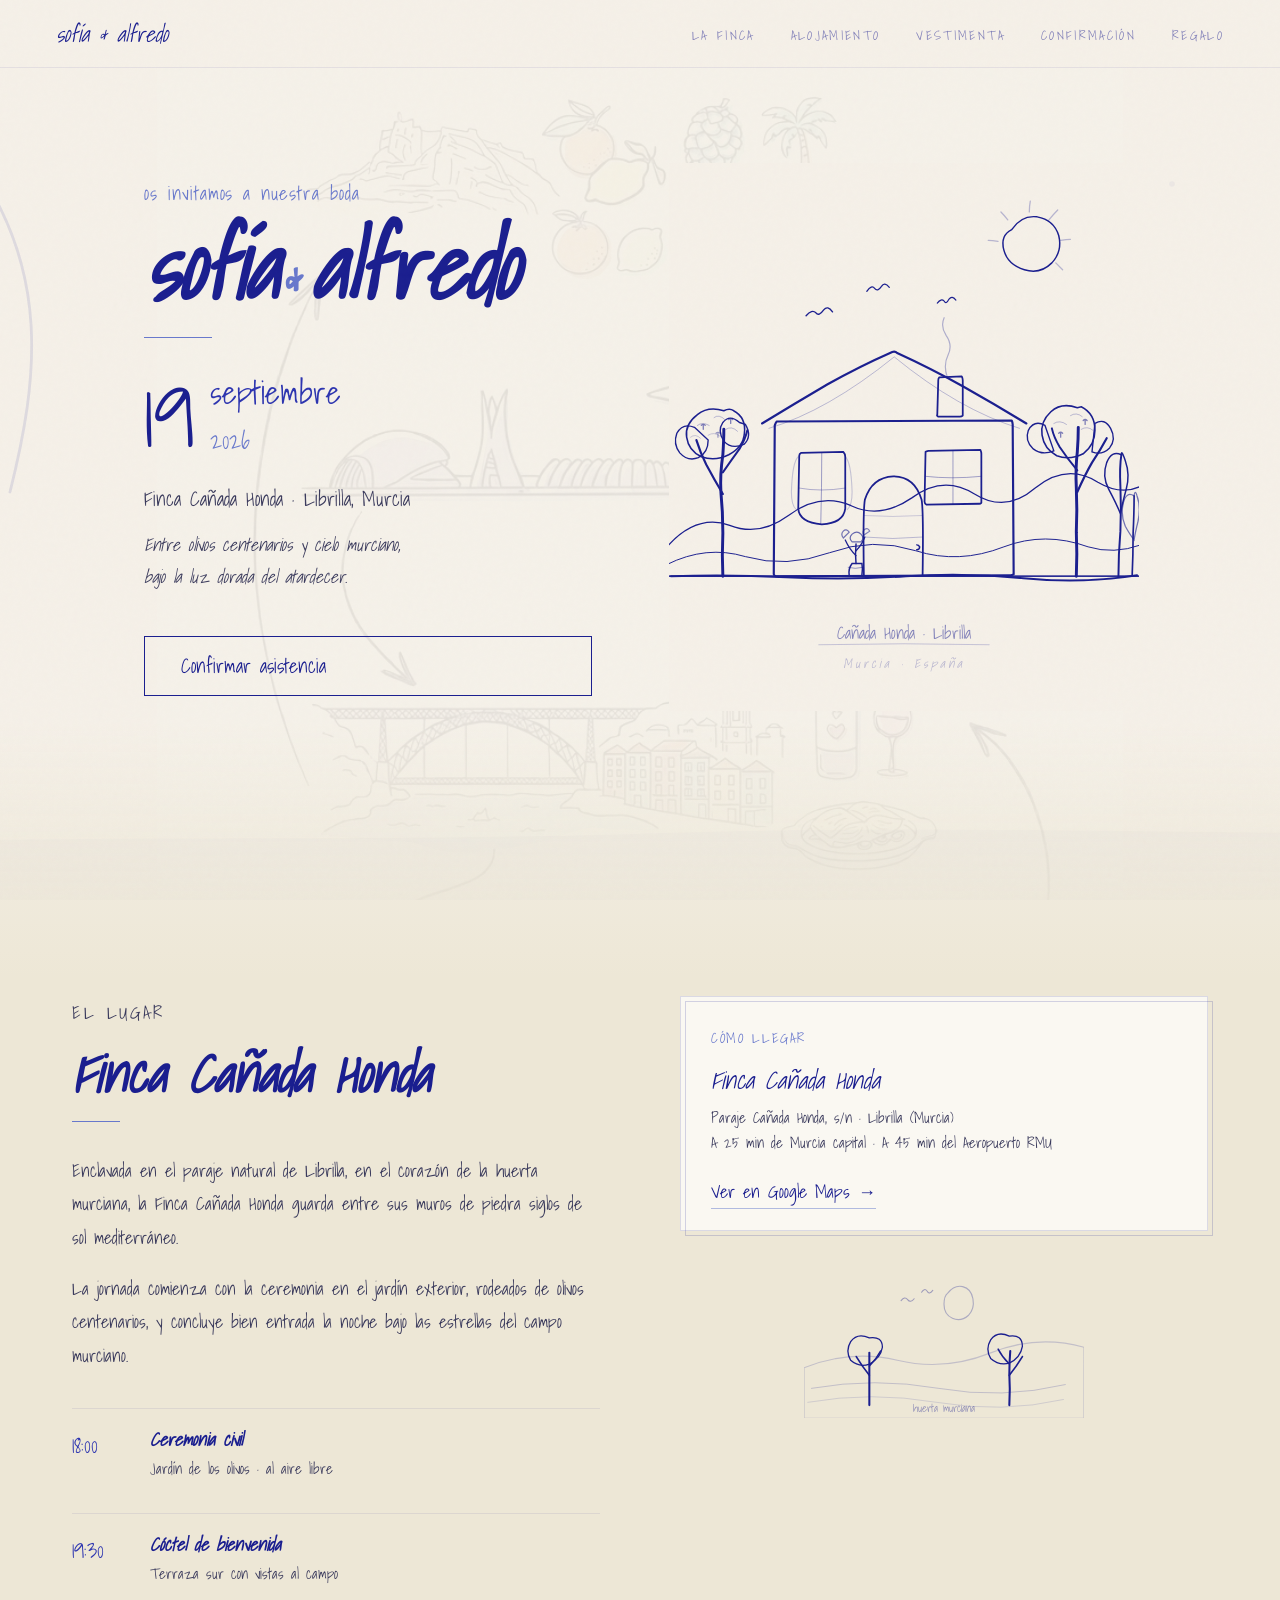
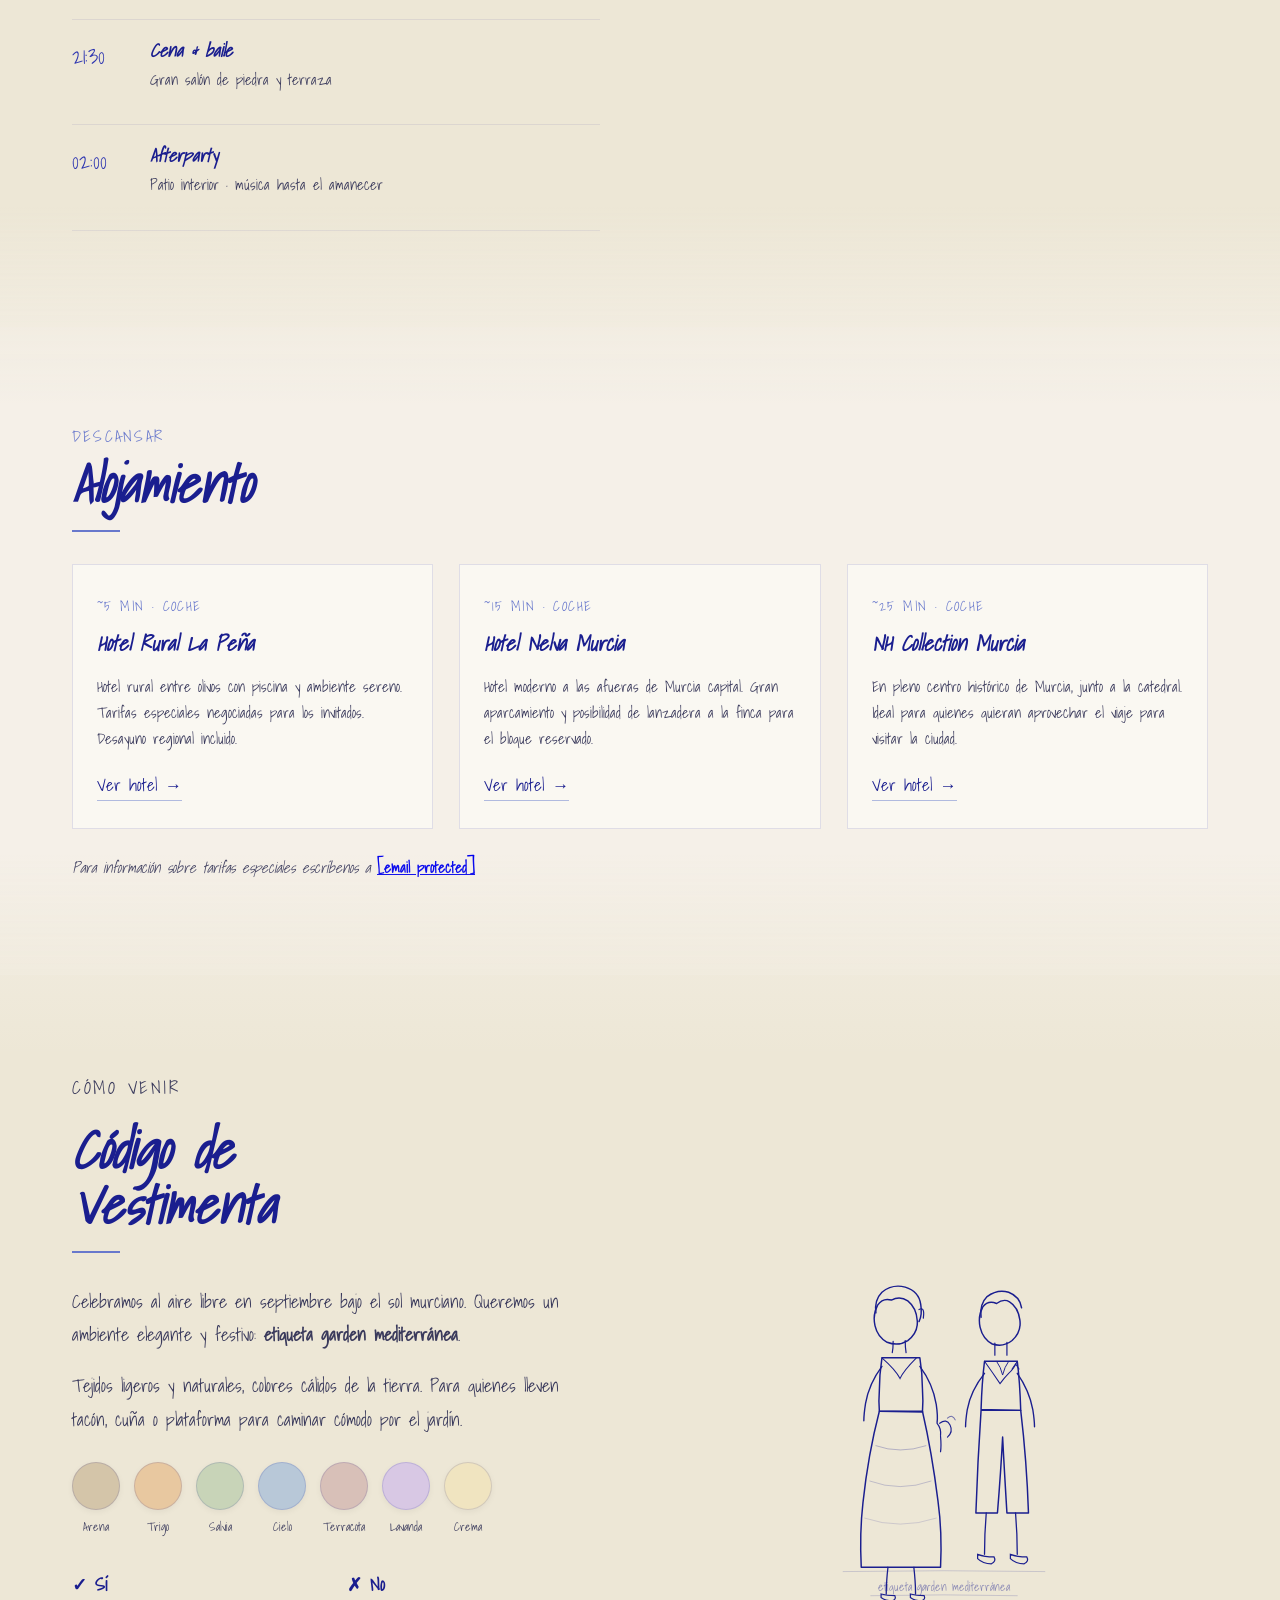
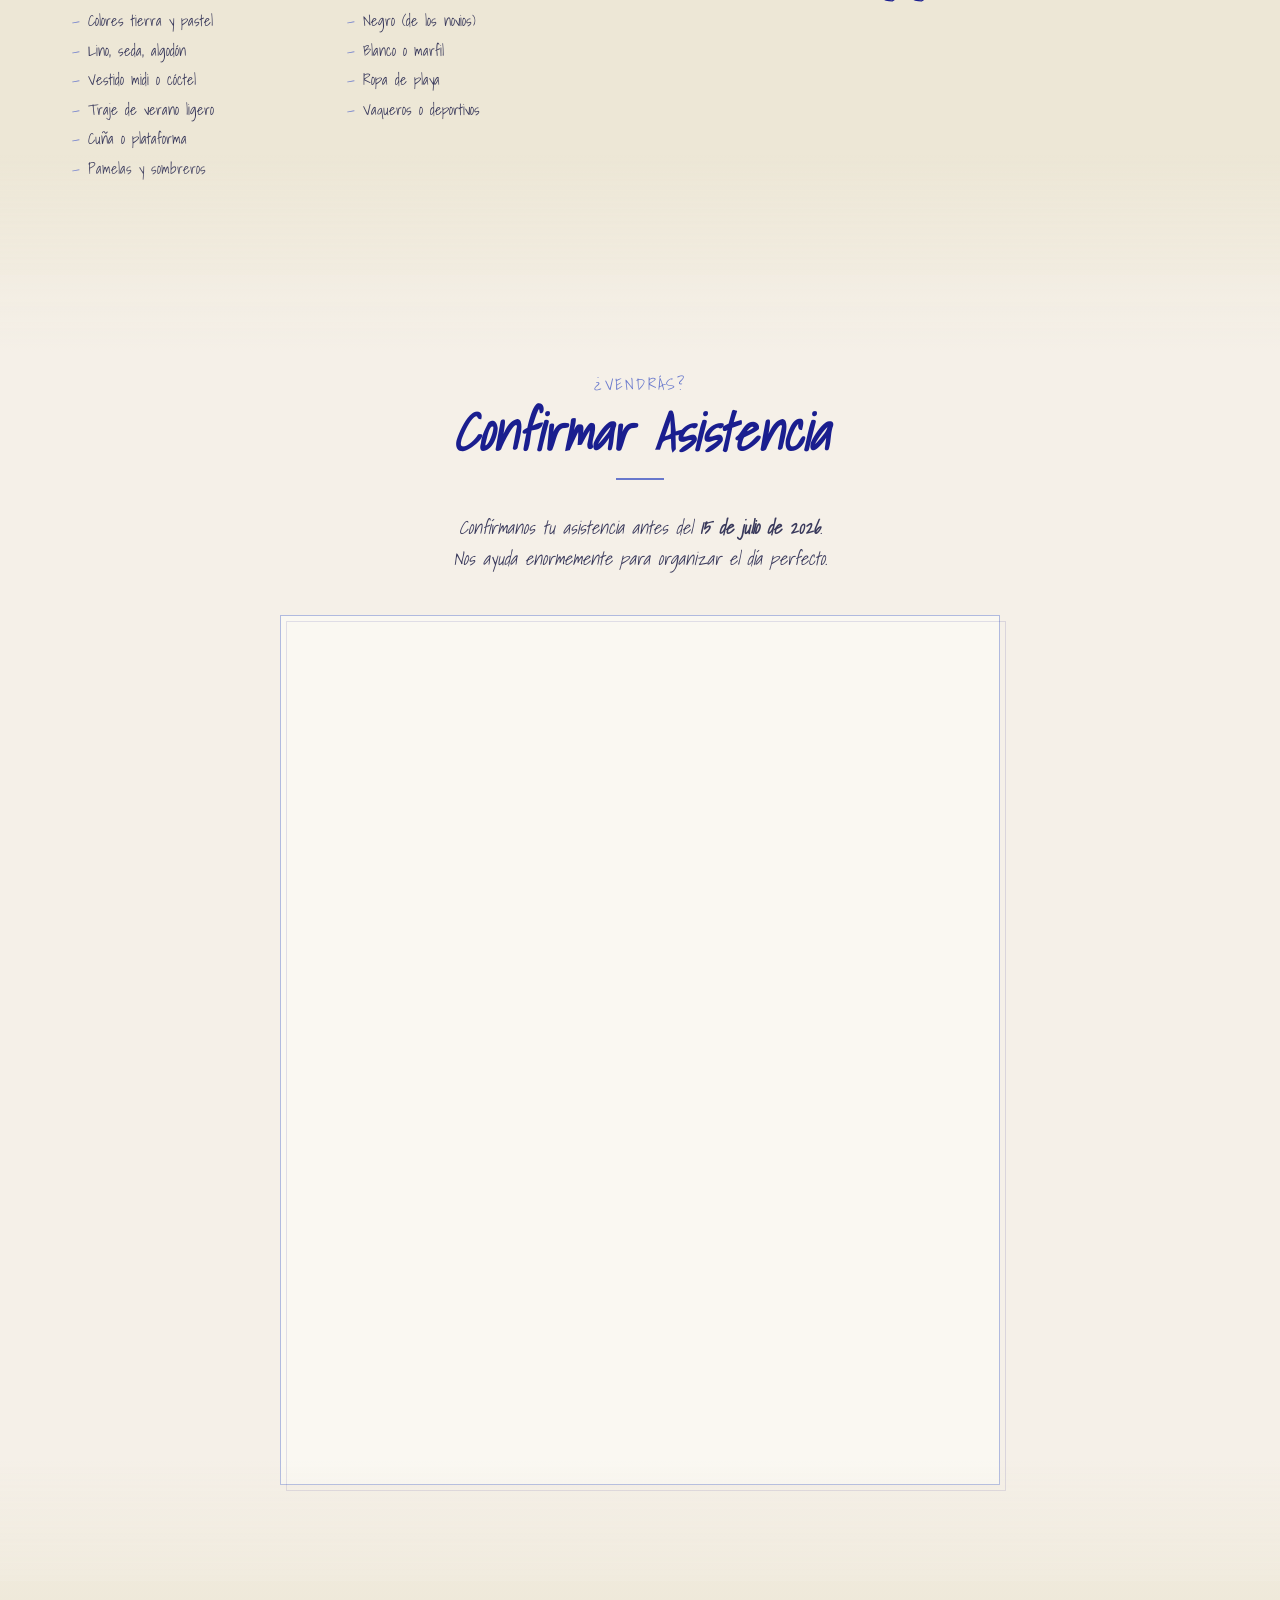
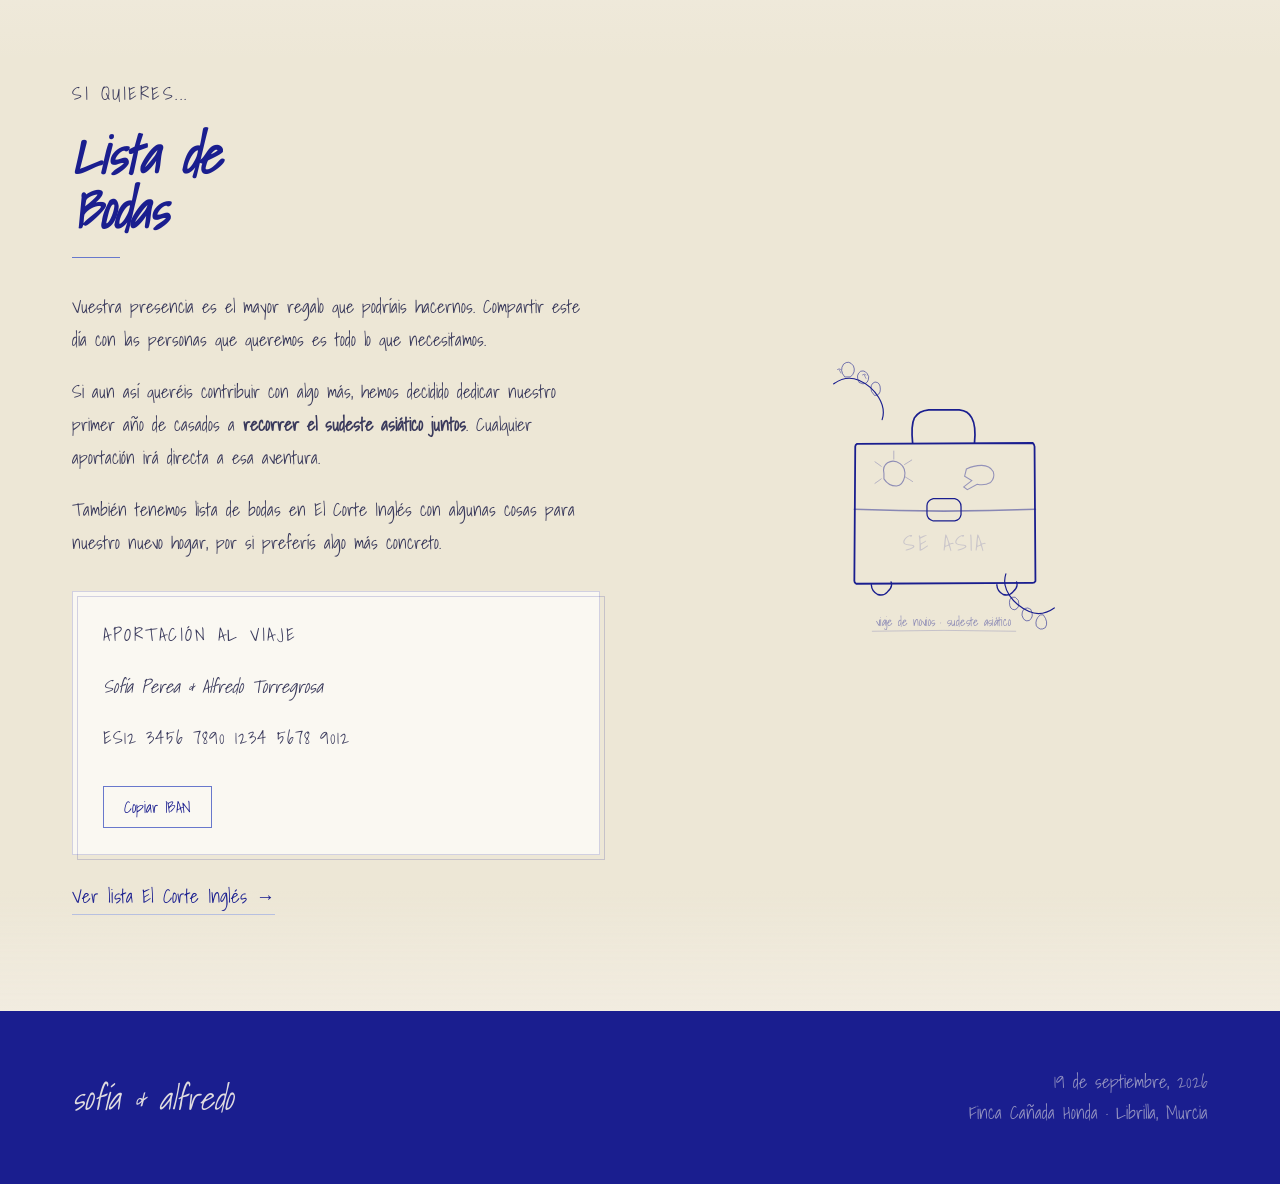
==== index_old.html @ 91683fa2 "Rename index.html to index_old.html" ====
<!DOCTYPE html>
<html lang="es">
<head>
<meta charset="UTF-8">
<meta name="viewport" content="width=device-width, initial-scale=1.0">
<title>Sofía & Alfredo · 19 Sep 2026</title>
<link rel="preconnect" href="https://fonts.googleapis.com">
<link href="https://fonts.googleapis.com/css2?family=Shadows+Into+Light&display=swap" rel="stylesheet">
<style>
  :root {
    --ink:       #1a1e8f;
    --ink-mid:   #2c34b0;
    --ink-pale:  #6878cc;
    --ink-ghost: #b0badf;
    --ink-faint: #dde2f4;
    --parch:     #f5f0e8;
    --parch-alt: #ede7d6;
    --parch-mid: #f0ead9;
    --cream:     #faf8f2;
    --text:      #181828;
    --text-mid:  #3a3a5c;
  }
  * { margin:0; padding:0; box-sizing:border-box; }
  html { scroll-behavior:smooth; }
  body {
    background: var(--parch);
    color: var(--text);
    font-family: 'Shadows Into Light', cursive;
    overflow-x: hidden;
  }

  /* ── STORY IMAGE BACKGROUND ── */
  /*
    The image is ~830px tall with 7 story chapters arranged vertically.
    We map it as a fixed background that slowly drifts as the user scrolls,
    revealing each chapter chapter by chapter.
    The image is taller than the viewport so it never tiles.
  */
  #story-bg {
    position: fixed;
    inset: 0;
    z-index: 0;
    pointer-events: none;
    overflow: hidden;
  }
  #story-bg img {
    position: absolute;
    /* Start wider than viewport so it can be centered and partially cropped */
    width: auto;
    height: 160vh;   /* taller than viewport — drift space */
    max-width: none;
    left: 50%;
    transform: translateX(-50%);
    top: 0;
    opacity: 0.09;   /* very subtle — content reads clearly on top */
    filter: saturate(0.6) brightness(1.1);
    will-change: transform;
    transition: opacity 0.4s ease;
  }

  /* All page content must sit above the bg */
  nav    { z-index: 200 !important; }
  section { isolation: isolate; }
  footer { position: relative; z-index: 1; }
  body::before {
    content:''; position:fixed; inset:0; z-index:999; pointer-events:none;
    background-image: url("data:image/svg+xml,%3Csvg viewBox='0 0 200 200' xmlns='http://www.w3.org/2000/svg'%3E%3Cfilter id='n'%3E%3CfeTurbulence type='fractalNoise' baseFrequency='0.9' numOctaves='4' stitchTiles='stitch'/%3E%3C/filter%3E%3Crect width='100%25' height='100%25' filter='url(%23n)' opacity='0.04'/%3E%3C/svg%3E");
    opacity:0.55;
  }

  /* NAV */
  nav {
    position:fixed; top:0; left:0; right:0; z-index:200;
    padding:16px 56px;
    display:flex; justify-content:space-between; align-items:center;
    background:rgba(245,240,232,0.9); backdrop-filter:blur(10px);
    border-bottom:1px solid rgba(26,30,143,0.08);
  }
  .nav-logo {
    font-family:'Shadows Into Light', cursive;
    font-style:italic; font-size:22px; color:var(--ink);
  }
  nav ul { list-style:none; display:flex; gap:36px; }
  nav a {
    font-family:'Shadows Into Light', cursive;
    font-size:13px; letter-spacing:0.18em; text-transform:uppercase;
    color:var(--ink); text-decoration:none; opacity:0.55;
    transition:opacity .2s;
  }
  nav a:hover { opacity:1; }

  /* HERO */
  .hero {
    min-height:100vh; display:grid; grid-template-columns:1fr 1fr;
    padding-top:70px;
  }
  .hero-l {
    display:flex; flex-direction:column; justify-content:center;
    padding:80px 48px 80px 72px;
  }
  .hero-eyebrow {
    font-family:'Shadows Into Light', cursive; font-size:19px; color:var(--ink-pale);
    letter-spacing:0.05em; margin-bottom:18px;
    animation:fadeUp .8s ease both;
  }
  .hero-names {
    font-family:'Shadows Into Light', cursive; font-style:italic;
    font-size:clamp(60px, 7vw, 98px); line-height:.93; color:var(--ink);
    animation:fadeUp .8s .1s ease both;
  }
  .hero-amp {
    font-family:'Shadows Into Light', cursive;
    font-size:.56em; color:var(--ink-pale);
    margin:0 8px; font-style:normal; display:inline-block; transform:translateY(-3px);
  }
  .hero-rule {
    display:block; width:68px; height:1px; background:var(--ink-pale);
    margin:28px 0; animation:growLine 1s .28s ease both;
  }
  @keyframes growLine { from{width:0;opacity:0} to{width:68px;opacity:1} }
  .hero-date-row { display:flex; align-items:flex-end; gap:14px; animation:fadeUp .8s .22s ease both; }
  .hero-day { font-family:'Shadows Into Light', cursive; font-size:88px; color:var(--ink); line-height:1; }
  .hero-date-stacked { display:flex; flex-direction:column; gap:3px; }
  .hero-month { font-family:'Shadows Into Light', cursive; font-size:32px; color:var(--ink-mid); }
  .hero-year { font-family:'Shadows Into Light', cursive; font-size:24px; color:var(--ink-pale); }
  .hero-place { margin-top:24px; font-family:'Shadows Into Light', cursive; font-size:20px; color:var(--text-mid); animation:fadeUp .8s .34s ease both; }
  .hero-sub { margin-top:14px; max-width:360px; font-size:17.5px; font-style:italic; line-height:1.8; color:var(--text-mid); animation:fadeUp .8s .44s ease both; }
  .hero-cta {
    margin-top:44px; display:inline-block;
    border:1.5px solid var(--ink); padding:13px 36px;
    font-family:'Shadows Into Light', cursive; font-size:20px; color:var(--ink);
    text-decoration:none; transition:background .3s,color .3s;
    animation:fadeUp .8s .54s ease both;
  }
  .hero-cta:hover { background:var(--ink); color:var(--parch); }
  .hero-r { display:flex; align-items:center; justify-content:center; padding:40px 40px 40px 0; }
  .hero-svg { width:100%; max-width:470px; }

  /* SVG draw-in */
  @keyframes drawIn { from{stroke-dashoffset:2400;opacity:0} to{stroke-dashoffset:0;opacity:1} }
  .sk { stroke-dasharray:2400; animation:drawIn 4s ease forwards; }
  .sk.d1{animation-delay:.2s} .sk.d2{animation-delay:.6s} .sk.d3{animation-delay:1s}
  .sk.d4{animation-delay:1.4s} .sk.d5{animation-delay:1.8s} .sk.d6{animation-delay:2.2s}

  /* ── SECTION EDGE FADES (parallax blending) ── */
  /*
    Each section bleeds a soft gradient into the next via a ::after pseudo-element.
    This makes the colour shift feel like a slow wash rather than a hard cut.
  */
  section::after {
    content: '';
    position: absolute;
    bottom: 0; left: 0; right: 0;
    height: 120px;
    pointer-events: none;
    z-index: 2;
  }
  /* sections on parch bleed toward parch-alt */
  section:not(.alt)::after {
    background: linear-gradient(to bottom,
      rgba(245,240,232,0) 0%,
      rgba(237,231,214,0.55) 100%);
  }
  /* alt sections bleed toward parch */
  section.alt::after {
    background: linear-gradient(to bottom,
      rgba(237,231,214,0) 0%,
      rgba(245,240,232,0.55) 100%);
  }
  /* hero bleeds into finca (alt) */
  section.hero::after {
    height: 180px;
    background: linear-gradient(to bottom,
      rgba(245,240,232,0) 0%,
      rgba(237,231,214,0.7) 100%);
  }
  /* section top fade-in from previous */
  section::before {
    content: '';
    position: absolute;
    top: 0; left: 0; right: 0;
    height: 80px;
    pointer-events: none;
    z-index: 2;
  }
  section:not(.alt)::before {
    background: linear-gradient(to top,
      rgba(245,240,232,0) 0%,
      rgba(237,231,214,0.3) 100%);
  }
  section.alt::before {
    background: linear-gradient(to top,
      rgba(237,231,214,0) 0%,
      rgba(245,240,232,0.3) 100%);
  }
  /* hero has no top fade (it's first) */
  section.hero::before { display: none; }

  /* ── PARALLAX ── */
  /* Each section gets a fixed-position decorative layer that moves slower than scroll */
  .plx-layer {
    position: absolute;
    inset: 0;
    pointer-events: none;
    overflow: hidden;
    z-index: 0;
  }
  .plx-layer svg {
    position: absolute;
    width: 100%; height: 140%;  /* taller than section so it can drift */
    top: -20%;
    will-change: transform;
  }
  /* All direct children of section sit above parallax */
  section > *:not(.plx-layer) { position: relative; z-index: 1; }

  /* Divider wave between sections */
  .wave-divider {
    position: relative; z-index: 10;
    height: 0; overflow: visible;
    pointer-events: none;
  }
  .wave-divider svg {
    position: absolute;
    left: 0; right: 0;
    width: 100%;
    bottom: 0;
    display: block;
  }

  /* SECTIONS */
  section { padding:96px 72px; position:relative; overflow:hidden; }
  section.alt { background:var(--parch-alt); }
  .s-tag { font-family:'Shadows Into Light', cursive; font-size:16px; color:var(--ink-pale); letter-spacing:.14em; text-transform:uppercase; margin-bottom:8px; }
  .s-title { font-family:'Shadows Into Light', cursive; font-style:italic; font-size:clamp(34px,4vw,54px); color:var(--ink); line-height:1.08; }
  .s-rule { display:block; width:48px; height:1.5px; background:var(--ink-pale); margin:18px 0 32px; }

  /* FINCA */
  .finca-grid { display:grid; grid-template-columns:1fr 1fr; gap:80px; align-items:start; }
  .finca-text p { font-size:18px; line-height:1.85; color:var(--text-mid); margin-bottom:18px; }
  .timeline { margin-top:36px; }
  .tl { display:grid; grid-template-columns:60px 1fr; gap:18px; padding:16px 0; border-bottom:1px solid rgba(26,30,143,.08); }
  .tl:first-child { border-top:1px solid rgba(26,30,143,.08); }
  .tl-t { font-family:'Shadows Into Light', cursive; font-size:22px; color:var(--ink-mid); padding-top:2px; }
  .tl-body h4 { font-family:'Shadows Into Light', cursive; font-style:italic; font-size:18px; color:var(--ink); margin-bottom:3px; }
  .tl-body p { font-size:15px; color:var(--text-mid); line-height:1.5; }
  .addr-card { background:var(--cream); border:1px solid rgba(26,30,143,.14); padding:30px 30px 24px; position:relative; }
  .addr-card::after { content:''; position:absolute; bottom:-6px; right:-6px; width:100%; height:100%; border:1px solid rgba(26,30,143,.18); pointer-events:none; }
  .addr-lbl { font-family:'Shadows Into Light', cursive; font-size:14px; color:var(--ink-pale); letter-spacing:.12em; text-transform:uppercase; margin-bottom:12px; }
  .addr-name { font-family:'Shadows Into Light', cursive; font-style:italic; font-size:24px; color:var(--ink); margin-bottom:6px; }
  .addr-sub { font-size:15px; color:var(--text-mid); margin-bottom:22px !important; line-height:1.65; }
  .addr-link { font-family:'Shadows Into Light', cursive; font-size:18px; color:var(--ink); text-decoration:none; border-bottom:1px solid var(--ink-ghost); padding-bottom:2px; transition:opacity .2s; }
  .addr-link:hover { opacity:.55; }

  /* HOTELS */
  .hotels { display:grid; grid-template-columns:repeat(3,1fr); gap:26px; margin-top:6px; }
  .hotel { border:1px solid rgba(26,30,143,.12); padding:30px 24px; background:var(--cream); transition:transform .3s,box-shadow .3s; position:relative; overflow:hidden; }
  .hotel::before { content:''; position:absolute; top:0; left:0; right:0; height:2px; background:var(--ink); transform:scaleX(0); transform-origin:left; transition:transform .4s; }
  .hotel:hover { transform:translateY(-4px); box-shadow:0 14px 40px rgba(26,30,143,.08); }
  .hotel:hover::before { transform:scaleX(1); }
  .hotel-km { font-family:'Shadows Into Light', cursive; font-size:14px; color:var(--ink-pale); letter-spacing:.1em; text-transform:uppercase; margin-bottom:9px; }
  .hotel-name { font-family:'Shadows Into Light', cursive; font-style:italic; font-size:21px; color:var(--ink); margin-bottom:13px; }
  .hotel-desc { font-size:15px; line-height:1.75; color:var(--text-mid); margin-bottom:20px; }
  .hotel-lnk { font-family:'Shadows Into Light', cursive; font-size:17px; color:var(--ink); text-decoration:none; border-bottom:1px solid var(--ink-ghost); padding-bottom:2px; transition:opacity .2s; }
  .hotel-lnk:hover { opacity:.55; }
  .hotels-note { margin-top:26px; font-size:15px; font-style:italic; color:var(--text-mid); }

  /* DRESS CODE */
  .dc-grid { display:grid; grid-template-columns:1fr 1fr; gap:80px; align-items:center; }
  .dc-text p { font-size:18px; line-height:1.85; color:var(--text-mid); margin-bottom:18px; }
  .palette { display:flex; gap:14px; margin-top:26px; flex-wrap:wrap; }
  .sw-w { display:flex; flex-direction:column; align-items:center; gap:7px; }
  .sw { width:48px; height:48px; border-radius:50%; border:1px solid rgba(26,30,143,.14); box-shadow:0 2px 6px rgba(0,0,0,.05); }
  .sw-l { font-family:'Shadows Into Light', cursive; font-size:12px; color:var(--text-mid); text-align:center; }
  .dd { margin-top:34px; display:grid; grid-template-columns:1fr 1fr; gap:22px; }
  .dd-col h4 { font-family:'Shadows Into Light', cursive; font-size:18px; color:var(--ink); margin-bottom:10px; }
  .dd-col ul { list-style:none; display:flex; flex-direction:column; gap:7px; }
  .dd-col li { font-size:15px; color:var(--text-mid); line-height:1.5; padding-left:16px; position:relative; }
  .dd-col li::before { content:'—'; position:absolute; left:0; color:var(--ink-pale); }

  /* FORM */
  .form-wrap { max-width:720px; margin:0 auto; text-align:center; }
  .form-intro { font-size:18px; font-style:italic; color:var(--text-mid); margin-bottom:40px; line-height:1.75; }
  .gform-wrap {
    border: 1px solid var(--ink-ghost);
    background: var(--cream);
    padding: 4px;
    position: relative;
  }
  .gform-wrap::after {
    content: '';
    position: absolute;
    bottom: -7px; right: -7px;
    width: 100%; height: 100%;
    border: 1px solid rgba(26,30,143,0.12);
    pointer-events: none;
  }
  .gform-wrap iframe {
    display: block;
    width: 100%;
    height: 860px;
    border: none;
    background: transparent;
  }
  .r-opt input[type="radio"]:checked::after { content:''; position:absolute; inset:3px; background:var(--ink); border-radius:50%; }
  .form-btn { margin-top:44px; background:transparent; border:1.5px solid var(--ink); padding:15px 56px; font-family:'Shadows Into Light', cursive; font-size:22px; color:var(--ink); cursor:pointer; position:relative; overflow:hidden; transition:color .3s,transform .2s; }
  .form-btn::before { content:''; position:absolute; inset:0; background:var(--ink); transform:translateX(-101%); transition:transform .3s ease; z-index:0; }
  .form-btn:hover::before { transform:translateX(0); }
  .form-btn:hover { color:var(--parch); transform:translateY(-2px); }
  .form-btn span { position:relative; z-index:1; }
  .exito { display:none; padding:48px; }
  .exito.show { display:block; }
  .exito-titulo { font-family:'Shadows Into Light', cursive; font-style:italic; font-size:38px; color:var(--ink); margin-bottom:14px; }
  .exito p { font-size:18px; font-style:italic; color:var(--text-mid); }

  /* REGALO */
  .regalo-grid { display:grid; grid-template-columns:1fr 1fr; gap:80px; align-items:center; }
  .regalo-text p { font-size:18px; line-height:1.85; color:var(--text-mid); margin-bottom:18px; }
  .iban-box { margin-top:32px; border:1px solid rgba(26,30,143,.18); padding:26px 30px; background:var(--cream); position:relative; }
  .iban-box::after { content:''; position:absolute; bottom:-6px; right:-6px; width:100%; height:100%; border:1px solid rgba(26,30,143,.18); pointer-events:none; }
  .iban-lbl { font-family:'Shadows Into Light', cursive; font-size:13px; color:var(--ink-pale); letter-spacing:.14em; text-transform:uppercase; margin-bottom:9px; }
  .iban-nombre { font-family:'Shadows Into Light', cursive; font-style:italic; font-size:21px; color:var(--ink); margin-bottom:5px; }
  .iban-num { font-family:'Shadows Into Light', cursive; font-size:20px; color:var(--text); letter-spacing:.06em; }
  .copy-btn { margin-top:14px; background:none; border:1px solid var(--ink-pale); padding:7px 20px; font-family:'Shadows Into Light', cursive; font-size:16px; color:var(--ink); cursor:pointer; transition:all .25s; }
  .copy-btn:hover { background:var(--ink); color:var(--parch); border-color:var(--ink); }
  .list-lnk { display:inline-block; margin-top:26px; font-family:'Shadows Into Light', cursive; font-size:19px; color:var(--ink); text-decoration:none; border-bottom:1px solid var(--ink-ghost); padding-bottom:3px; transition:opacity .2s; }
  .list-lnk:hover { opacity:.55; }

  /* FOOTER */
  footer { background:var(--ink); padding:56px 72px; display:flex; justify-content:space-between; align-items:center; }
  .ft-name { font-family:'Shadows Into Light', cursive; font-style:italic; font-size:32px; color:var(--parch); opacity:.9; }
  .ft-info { text-align:right; font-family:'Shadows Into Light', cursive; font-size:18px; color:var(--parch); opacity:.55; line-height:1.7; }

  @keyframes fadeUp { from{opacity:0;transform:translateY(16px)} to{opacity:1;transform:none} }
  .reveal { opacity:0; transform:translateY(20px); transition:opacity .8s ease,transform .8s ease; }
  .reveal.vis { opacity:1; transform:none; }

  @media (max-width:900px) {
    nav { padding:12px 20px; }
    nav ul { gap:16px; }
    .hero { grid-template-columns:1fr; }
    .hero-r { display:none; }
    .hero-l { padding:70px 24px 60px; }
    section { padding:72px 24px; }
    .finca-grid,.dc-grid,.regalo-grid { grid-template-columns:1fr; gap:44px; }
    .hotels { grid-template-columns:1fr; }
    .form-grid { grid-template-columns:1fr; }
    footer { flex-direction:column; gap:16px; text-align:center; }
    .ft-info { text-align:center; }
  }
</style>
</head>
<body>

<!-- ══ STORY BACKGROUND IMAGE ══ -->
<!-- This image narrates our journey: Murcia·Alicante → Valencia → Oporto → Escocia → Barcelona → Oporto → Murcia·Alicante -->
<!-- It drifts slowly upward as the user scrolls, each chapter aligning with the corresponding section -->
<div id="story-bg">
  <img id="story-img" src="[data-uri]" alt="" aria-hidden="true">
</div>

<nav>
  <div class="nav-logo">sofía & alfredo</div>
  <ul>
    <li><a href="#finca">La Finca</a></li>
    <li><a href="#alojamiento">Alojamiento</a></li>
    <li><a href="#vestimenta">Vestimenta</a></li>
    <li><a href="#confirmacion">Confirmación</a></li>
    <li><a href="#regalo">Regalo</a></li>
  </ul>
</nav>

<!-- ══ HERO ══ -->
<section class="hero" id="inicio">
  <div class="plx-layer" data-speed="0.14">
    <svg viewBox="0 0 1440 900" preserveAspectRatio="xMidYMid slice" fill="none" xmlns="http://www.w3.org/2000/svg">
      <!-- faint ink-wash tonal band at bottom -->
      <path d="M0,780 C240,760 480,772 720,764 C960,756 1200,768 1440,762 L1440,900 L0,900Z"
            stroke="#1a1e8f" stroke-width="80" stroke-linecap="round" opacity="0.022"/>
      <!-- large sweeping branch top-left -->
      <path d="M0,60 C80,120 180,160 240,240 C300,320 290,400 270,480"
            stroke="#1a1e8f" stroke-width="2" stroke-linecap="round" opacity="0.1"/>
      <path d="M110,140 C90,122 68,120 64,136 C60,152 76,168 98,162 C120,156 124,140 112,132Z"
            stroke="#1a1e8f" stroke-width="1.4" opacity="0.09"/>
      <path d="M170,210 C148,192 124,192 122,208 C120,224 138,238 162,232 C186,226 188,210 174,202Z"
            stroke="#1a1e8f" stroke-width="1.4" opacity="0.09"/>
      <path d="M212,298 C190,280 164,282 162,300 C160,318 180,332 204,324 C228,316 228,300 214,292Z"
            stroke="#1a1e8f" stroke-width="1.4" opacity="0.09"/>
      <!-- olive dots on branch -->
      <path d="M98,148 L98,138 M96,138 Q98,134 100,138" stroke="#1a1e8f" stroke-width="1.2" stroke-linecap="round" opacity="0.1"/>
      <path d="M162,218 L162,208 M160,208 Q162,204 164,208" stroke="#1a1e8f" stroke-width="1.2" stroke-linecap="round" opacity="0.1"/>
      <!-- faint scattered dots -->
      <circle cx="900" cy="120" r="2.8" fill="#1a1e8f" opacity="0.05"/>
      <circle cx="1100" cy="260" r="2" fill="#1a1e8f" opacity="0.04"/>
      <circle cx="1320" cy="180" r="3.2" fill="#1a1e8f" opacity="0.04"/>
      <circle cx="1400" cy="380" r="1.8" fill="#1a1e8f" opacity="0.035"/>
    </svg>
  </div>
  <div class="hero-l">
    <p class="hero-eyebrow">os invitamos a nuestra boda</p>
    <h1 class="hero-names">sofía<span class="hero-amp">&</span>alfredo</h1>
    <span class="hero-rule"></span>
    <div class="hero-date-row">
      <span class="hero-day">19</span>
      <div class="hero-date-stacked">
        <span class="hero-month">septiembre</span>
        <span class="hero-year">2026</span>
      </div>
    </div>
    <p class="hero-place">Finca Cañada Honda · Librilla, Murcia</p>
    <p class="hero-sub">Entre olivos centenarios y cielo murciano,<br>bajo la luz dorada del atardecer.</p>
    <a href="#confirmacion" class="hero-cta">Confirmar asistencia</a>
  </div>
  <div class="hero-r">
    <svg class="hero-svg" viewBox="0 0 480 560" fill="none" xmlns="http://www.w3.org/2000/svg">
      <rect width="480" height="560" fill="#f5f0e8"/>

      <!-- Sketchy hills (back) -->
      <path class="sk d1" d="M-2 392 Q28 358 62 370 Q92 382 122 360 Q154 336 186 350 Q216 364 248 342 Q280 318 312 338 Q344 358 374 332 Q406 306 438 326 Q462 340 482 330 L482 422 L-2 422Z" stroke="#1a1e8f" stroke-width="1.3" stroke-linecap="round" opacity="0.17"/>
      <path class="sk d1" d="M-2 410 Q38 390 78 402 Q120 414 164 398 Q208 382 252 396 Q296 410 342 392 Q384 376 428 392 Q454 400 482 390 L482 422 L-2 422Z" stroke="#1a1e8f" stroke-width="1" stroke-linecap="round" opacity="0.11"/>

      <!-- Ground -->
      <path class="sk d1" d="M2 422 Q60 420 120 423 Q182 426 242 422 Q302 418 362 424 Q422 430 478 421" stroke="#1a1e8f" stroke-width="2" stroke-linecap="round"/>

      <!-- House walls (wobbly) -->
      <path class="sk d2" d="M108 268 Q109 265 110 264 L350 263 Q351 265 351 267 L352 420 Q350 421 349 421 L109 422 Q107 421 107 420 Z" stroke="#1a1e8f" stroke-width="2.2" stroke-linecap="round" stroke-linejoin="round"/>

      <!-- Roof -->
      <path class="sk d2" d="M95 266 Q128 246 162 226 Q194 208 228 193 Q231 192 233 194 Q268 210 300 228 Q332 246 365 266" stroke="#1a1e8f" stroke-width="2.2" stroke-linecap="round" stroke-linejoin="round"/>
      <!-- Roof edge shadow line -->
      <path d="M102 271 Q162 253 230 198 Q296 252 358 271" stroke="#1a1e8f" stroke-width="1" stroke-linecap="round" opacity="0.28"/>

      <!-- Chimney -->
      <path class="sk d3" d="M275 222 Q275 220 276 219 L299 218 Q300 220 300 222 L300 258 Q299 259 297 259 L275 259 Q273 258 274 257 Z" stroke="#1a1e8f" stroke-width="1.8" stroke-linecap="round" stroke-linejoin="round"/>
      <!-- Smoke wisps -->
      <path d="M284 218 Q280 206 285 196 Q290 186 283 176 Q277 167 281 158" stroke="#1a1e8f" stroke-width="1.2" stroke-linecap="round" opacity="0.32"/>

      <!-- Arched window left -->
      <path class="sk d3" d="M133 299 Q133 297 135 296 L178 295 Q180 297 180 300 L180 353 Q178 368 156 369 Q133 367 132 353 Z" stroke="#1a1e8f" stroke-width="1.8" stroke-linecap="round" stroke-linejoin="round"/>
      <path d="M156 296 Q156 330 155 369" stroke="#1a1e8f" stroke-width="1" stroke-linecap="round" opacity="0.42"/>
      <path d="M133 332 Q155 336 180 332" stroke="#1a1e8f" stroke-width="1" stroke-linecap="round" opacity="0.33"/>
      <!-- Shutter suggestion -->
      <path d="M132 300 Q126 305 125 336 Q125 350 130 354" stroke="#1a1e8f" stroke-width="1.1" stroke-linecap="round" opacity="0.22"/>
      <path d="M180 300 Q186 305 187 336 Q187 350 182 354" stroke="#1a1e8f" stroke-width="1.1" stroke-linecap="round" opacity="0.22"/>

      <!-- Square window right -->
      <path class="sk d3" d="M262 295 Q264 294 265 294 L318 293 Q319 295 319 297 L319 347 Q318 348 317 348 L263 349 Q261 348 261 346 Z" stroke="#1a1e8f" stroke-width="1.8" stroke-linecap="round" stroke-linejoin="round"/>
      <path d="M290 294 Q290 320 290 348" stroke="#1a1e8f" stroke-width="1" stroke-linecap="round" opacity="0.4"/>
      <path d="M262 320 Q288 323 319 320" stroke="#1a1e8f" stroke-width="1" stroke-linecap="round" opacity="0.4"/>

      <!-- Door arched -->
      <path class="sk d4" d="M199 421 Q198 356 200 344 Q207 321 229 320 Q251 320 258 344 Q260 355 259 421" stroke="#1a1e8f" stroke-width="1.8" stroke-linecap="round"/>
      <path d="M199 382 Q228 385 259 382" stroke="#1a1e8f" stroke-width="1" stroke-linecap="round" opacity="0.28"/>
      <path d="M199 360 Q228 362 259 360" stroke="#1a1e8f" stroke-width="1" stroke-linecap="round" opacity="0.2"/>
      <!-- door knob -->
      <path d="M253 390 Q255 390 256 392 Q256 395 253 395" stroke="#1a1e8f" stroke-width="1.5" stroke-linecap="round"/>

      <!-- OLIVE TREE LEFT — sketchy organic trunk -->
      <path class="sk d3" d="M55 422 Q54 400 55 378 Q55 356 53 336 Q52 318 55 298 Q56 283 56 272" stroke="#1a1e8f" stroke-width="3" stroke-linecap="round"/>
      <!-- Branches -->
      <path class="sk d3" d="M55 338 Q46 323 38 308 Q32 296 28 283" stroke="#1a1e8f" stroke-width="2.2" stroke-linecap="round"/>
      <path class="sk d3" d="M55 316 Q64 303 72 292 Q78 282 80 273" stroke="#1a1e8f" stroke-width="2" stroke-linecap="round"/>
      <!-- Canopy (wobbly irregular blobs) -->
      <path class="sk d4" d="M56 253 Q40 248 29 257 Q16 267 18 280 Q20 294 33 300 Q47 305 61 298 Q76 290 77 276 Q79 260 66 253 Q62 250 56 253Z" stroke="#1a1e8f" stroke-width="1.6" stroke-linecap="round"/>
      <path class="sk d4" d="M26 270 Q14 265 8 276 Q4 287 11 296 Q19 305 30 301 Q40 296 40 283Z" stroke="#1a1e8f" stroke-width="1.4" stroke-linecap="round"/>
      <path class="sk d4" d="M72 265 Q62 256 55 265 Q49 274 56 284 Q64 293 77 287 Q85 279 78 267Z" stroke="#1a1e8f" stroke-width="1.4" stroke-linecap="round"/>
      <!-- Leaf dashes inside -->
      <path d="M29 268 Q34 264 41 268" stroke="#1a1e8f" stroke-width="1" stroke-linecap="round" opacity="0.3"/>
      <path d="M46 260 Q51 256 57 262" stroke="#1a1e8f" stroke-width="1" stroke-linecap="round" opacity="0.28"/>
      <path d="M58 272 Q64 268 70 274" stroke="#1a1e8f" stroke-width="1" stroke-linecap="round" opacity="0.28"/>
      <path d="M22 280 Q27 276 32 281" stroke="#1a1e8f" stroke-width="1" stroke-linecap="round" opacity="0.22"/>
      <path d="M40 278 Q46 274 52 279" stroke="#1a1e8f" stroke-width="1" stroke-linecap="round" opacity="0.22"/>
      <!-- Olive berries -->
      <path d="M35 272 L35 268 M33 268 Q35 266 37 268" stroke="#1a1e8f" stroke-width="1.3" stroke-linecap="round" opacity="0.55"/>
      <path d="M63 266 L63 262 M61 262 Q63 260 65 262" stroke="#1a1e8f" stroke-width="1.3" stroke-linecap="round" opacity="0.55"/>
      <path d="M50 280 L50 276 M48 276 Q50 274 52 276" stroke="#1a1e8f" stroke-width="1.2" stroke-linecap="round" opacity="0.45"/>

      <!-- OLIVE TREE RIGHT -->
      <path class="sk d3" d="M416 422 Q417 400 416 377 Q417 354 416 332 Q415 312 417 295 Q418 282 418 270" stroke="#1a1e8f" stroke-width="3" stroke-linecap="round"/>
      <path class="sk d3" d="M417 336 Q425 318 432 306 Q440 294 447 281" stroke="#1a1e8f" stroke-width="2.2" stroke-linecap="round"/>
      <path class="sk d3" d="M417 314 Q407 302 399 290 Q393 280 391 271" stroke="#1a1e8f" stroke-width="2" stroke-linecap="round"/>
      <path class="sk d4" d="M417 250 Q401 244 390 254 Q379 264 381 278 Q383 292 396 299 Q409 304 423 297 Q435 288 435 273 Q435 256 421 249Z" stroke="#1a1e8f" stroke-width="1.6" stroke-linecap="round"/>
      <path class="sk d4" d="M435 266 Q445 260 451 271 Q457 282 450 291 Q442 299 432 295Z" stroke="#1a1e8f" stroke-width="1.4" stroke-linecap="round"/>
      <path class="sk d4" d="M384 268 Q373 262 367 273 Q363 284 372 292 Q381 299 393 294Z" stroke="#1a1e8f" stroke-width="1.4" stroke-linecap="round"/>
      <path d="M393 266 Q399 262 406 267" stroke="#1a1e8f" stroke-width="1" stroke-linecap="round" opacity="0.28"/>
      <path d="M410 258 Q416 254 422 259" stroke="#1a1e8f" stroke-width="1" stroke-linecap="round" opacity="0.28"/>
      <path d="M421 272 Q427 268 433 273" stroke="#1a1e8f" stroke-width="1" stroke-linecap="round" opacity="0.28"/>
      <path d="M400 280 L400 276 M398 276 Q400 274 402 276" stroke="#1a1e8f" stroke-width="1.3" stroke-linecap="round" opacity="0.55"/>
      <path d="M425 267 L425 263 M423 263 Q425 261 427 263" stroke="#1a1e8f" stroke-width="1.3" stroke-linecap="round" opacity="0.55"/>

      <!-- CYPRESS trees far right -->
      <path class="sk d5" d="M459 422 Q459 400 461 376 Q462 352 461 330 Q460 310 462 298" stroke="#1a1e8f" stroke-width="2" stroke-linecap="round"/>
      <path d="M462 298 Q452 293 447 306 Q442 320 449 333 Q457 348 461 358 Q463 348 467 333 Q471 318 466 304 Q462 292 462 298Z" stroke="#1a1e8f" stroke-width="1.5" fill="none" stroke-linecap="round"/>
      <path class="sk d5" d="M473 422 Q474 400 474 378 Q475 357 475 340" stroke="#1a1e8f" stroke-width="1.7" stroke-linecap="round" opacity="0.6"/>
      <path d="M475 340 Q467 335 464 347 Q461 360 466 371 Q471 380 475 385 Q476 378 479 366 Q482 351 478 340 Q476 333 475 340Z" stroke="#1a1e8f" stroke-width="1.3" fill="none" stroke-linecap="round" opacity="0.6"/>

      <!-- Sun (sketchy wobbly circle + rays) -->
      <path class="sk d1" d="M350 68 Q360 53 376 55 Q393 58 398 74 Q402 90 391 102 Q379 114 363 109 Q346 104 342 89 Q338 74 350 68Z" stroke="#1a1e8f" stroke-width="1.5" stroke-linecap="round" opacity="0.33"/>
      <path d="M368 50 Q368 44 369 39" stroke="#1a1e8f" stroke-width="1.3" stroke-linecap="round" opacity="0.28"/>
      <path d="M388 58 Q393 52 397 48" stroke="#1a1e8f" stroke-width="1.3" stroke-linecap="round" opacity="0.28"/>
      <path d="M400 79 Q406 78 410 78" stroke="#1a1e8f" stroke-width="1.3" stroke-linecap="round" opacity="0.28"/>
      <path d="M395 102 Q399 106 402 109" stroke="#1a1e8f" stroke-width="1.3" stroke-linecap="round" opacity="0.28"/>
      <path d="M346 58 Q342 53 339 50" stroke="#1a1e8f" stroke-width="1.3" stroke-linecap="round" opacity="0.28"/>
      <path d="M336 80 Q330 79 326 79" stroke="#1a1e8f" stroke-width="1.3" stroke-linecap="round" opacity="0.28"/>

      <!-- Flower pot at door -->
      <path class="sk d5" d="M184 421 Q183 414 187 409 L197 409 Q198 414 197 421" stroke="#1a1e8f" stroke-width="1.5" stroke-linecap="round"/>
      <path d="M183 413 Q190 415 198 413" stroke="#1a1e8f" stroke-width="1" stroke-linecap="round" opacity="0.45"/>
      <path d="M191 409 Q190 399 191 389" stroke="#1a1e8f" stroke-width="1.5" stroke-linecap="round"/>
      <path d="M191 401 Q184 394 180 385" stroke="#1a1e8f" stroke-width="1.3" stroke-linecap="round"/>
      <path d="M191 396 Q197 390 200 382" stroke="#1a1e8f" stroke-width="1.3" stroke-linecap="round"/>
      <path d="M187 387 Q183 383 187 379 Q192 375 196 379 Q200 383 196 387Z" stroke="#1a1e8f" stroke-width="1.2" stroke-linecap="round" opacity="0.65"/>
      <path d="M178 383 Q175 379 178 376 Q181 373 184 377Z" stroke="#1a1e8f" stroke-width="1.2" stroke-linecap="round" opacity="0.6"/>
      <path d="M199 380 Q197 376 200 374 Q203 372 205 376Z" stroke="#1a1e8f" stroke-width="1.2" stroke-linecap="round" opacity="0.55"/>

      <!-- Swallows -->
      <path class="sk d6" d="M140 156 Q146 149 150 153 Q153 157 158 150 Q162 145 167 152" stroke="#1a1e8f" stroke-width="1.4" fill="none" stroke-linecap="round" opacity="0.48"/>
      <path class="sk d6" d="M202 131 Q207 124 210 128 Q213 132 217 126 Q220 121 225 127" stroke="#1a1e8f" stroke-width="1.3" fill="none" stroke-linecap="round" opacity="0.42"/>
      <path class="sk d6" d="M274 143 Q278 138 281 141 Q283 145 286 139 Q289 135 293 140" stroke="#1a1e8f" stroke-width="1.2" fill="none" stroke-linecap="round" opacity="0.38"/>

      <!-- Handwritten label -->
      <text x="240" y="486" font-family="Shadows Into Light, cursive" font-size="17" fill="#1a1e8f" text-anchor="middle" opacity="0.52">Cañada Honda · Librilla</text>
      <path d="M153 492 Q240 490 327 492" stroke="#1a1e8f" stroke-width="0.8" stroke-linecap="round" opacity="0.28"/>
      <text x="240" y="516" font-family="'Shadows Into Light', cursive" font-style="italic" font-size="13" fill="#1a1e8f" text-anchor="middle" opacity="0.28" letter-spacing="3">Murcia · España</text>
    </svg>
  </div>
</section>

<!-- ══ FINCA ══ -->
<section id="finca" class="alt">
  <div class="plx-layer" data-speed="0.22">
    <svg viewBox="0 0 1440 900" preserveAspectRatio="xMidYMid slice" fill="none" xmlns="http://www.w3.org/2000/svg">
      <!-- rolling hills low -->
      <path d="M0,760 C180,720 360,740 540,728 C720,716 900,748 1080,730 C1260,712 1380,736 1440,740 L1440,900 L0,900Z" stroke="#1a1e8f" stroke-width="1.5" opacity="0.07"/>
      <path d="M0,800 C240,778 480,792 720,782 C960,772 1200,788 1440,780 L1440,900 L0,900Z" stroke="#1a1e8f" stroke-width="1" opacity="0.05"/>
      <!-- branch top left -->
      <path d="M0,100 C60,160 140,180 180,260 C220,340 200,420 180,480" stroke="#1a1e8f" stroke-width="1.6" stroke-linecap="round" opacity="0.08"/>
      <path d="M80,170 C62,154 48,148 44,160 C40,172 54,186 72,184 C90,182 96,168 88,160Z" stroke="#1a1e8f" stroke-width="1.2" opacity="0.07"/>
      <path d="M120,230 C100,214 84,212 80,226 C76,240 90,254 110,250 C130,246 136,232 124,222Z" stroke="#1a1e8f" stroke-width="1.2" opacity="0.07"/>
      <!-- scattered dots right -->
      <circle cx="1300" cy="180" r="3" fill="#1a1e8f" opacity="0.05"/>
      <circle cx="1380" cy="320" r="2" fill="#1a1e8f" opacity="0.04"/>
      <circle cx="1240" cy="440" r="2.5" fill="#1a1e8f" opacity="0.05"/>
    </svg>
  </div>
  <div class="finca-grid">
    <div class="finca-text reveal">
      <p class="s-tag">el lugar</p>
      <h2 class="s-title">Finca Cañada Honda</h2>
      <span class="s-rule"></span>
      <p>Enclavada en el paraje natural de Librilla, en el corazón de la huerta murciana, la Finca Cañada Honda guarda entre sus muros de piedra siglos de sol mediterráneo.</p>
      <p>La jornada comienza con la ceremonia en el jardín exterior, rodeados de olivos centenarios, y concluye bien entrada la noche bajo las estrellas del campo murciano.</p>
      <div class="timeline">
        <div class="tl"><span class="tl-t">18:00</span><div class="tl-body"><h4>Ceremonia civil</h4><p>Jardín de los olivos · al aire libre</p></div></div>
        <div class="tl"><span class="tl-t">19:30</span><div class="tl-body"><h4>Cóctel de bienvenida</h4><p>Terraza sur con vistas al campo</p></div></div>
        <div class="tl"><span class="tl-t">21:30</span><div class="tl-body"><h4>Cena & baile</h4><p>Gran salón de piedra y terraza</p></div></div>
        <div class="tl"><span class="tl-t">02:00</span><div class="tl-body"><h4>Afterparty</h4><p>Patio interior · música hasta el amanecer</p></div></div>
      </div>
    </div>
    <div class="reveal" style="transition-delay:.18s">
      <div class="addr-card">
        <p class="addr-lbl">Cómo llegar</p>
        <p class="addr-name">Finca Cañada Honda</p>
        <p class="addr-sub">Paraje Cañada Honda, s/n · Librilla (Murcia)<br>A 25 min de Murcia capital · A 45 min del Aeropuerto RMU</p>
        <a href="https://maps.google.com/?q=Librilla+Murcia" class="addr-link" target="_blank">Ver en Google Maps →</a>
      </div>
      <!-- Small landscape sketch -->
      <div style="display:flex;justify-content:center;margin-top:36px;">
        <svg viewBox="0 0 300 162" fill="none" xmlns="http://www.w3.org/2000/svg" style="width:100%;max-width:280px;">
          <rect width="300" height="162" fill="#ede7d6" rx="1"/>
          <!-- hills -->
          <path d="M0 108 Q50 88 100 100 Q150 112 200 92 Q250 72 300 86 L300 162 L0 162Z" stroke="#1a1e8f" stroke-width="1.2" fill="none" opacity="0.2"/>
          <!-- field rows -->
          <path d="M8 130 Q76 118 144 130 Q212 142 280 126" stroke="#1a1e8f" stroke-width="1" fill="none" opacity="0.22" stroke-linecap="round"/>
          <path d="M4 145 Q72 133 142 145 Q212 157 278 142" stroke="#1a1e8f" stroke-width="1" fill="none" opacity="0.15" stroke-linecap="round"/>
          <!-- olive tree left -->
          <path d="M70 148 Q70 130 70 116 Q70 104 70 92" stroke="#1a1e8f" stroke-width="2.2" stroke-linecap="round"/>
          <path d="M70 116 Q62 106 56 96" stroke="#1a1e8f" stroke-width="1.8" stroke-linecap="round"/>
          <path d="M70 106 Q78 98 82 90" stroke="#1a1e8f" stroke-width="1.6" stroke-linecap="round"/>
          <path d="M70 76 Q57 70 50 80 Q44 90 50 100 Q59 108 70 104 Q82 98 84 86 Q84 74 70 76Z" stroke="#1a1e8f" stroke-width="1.4" fill="none" stroke-linecap="round"/>
          <!-- olive tree right -->
          <path d="M220 148 Q221 130 220 115 Q220 102 221 90" stroke="#1a1e8f" stroke-width="2.2" stroke-linecap="round"/>
          <path d="M220 116 Q228 106 234 96" stroke="#1a1e8f" stroke-width="1.8" stroke-linecap="round"/>
          <path d="M220 104 Q212 96 208 88" stroke="#1a1e8f" stroke-width="1.6" stroke-linecap="round"/>
          <path d="M220 74 Q207 68 200 78 Q194 88 200 98 Q209 106 220 103 Q232 97 234 85 Q234 72 220 74Z" stroke="#1a1e8f" stroke-width="1.4" fill="none" stroke-linecap="round"/>
          <!-- sun -->
          <path d="M154 28 Q161 19 170 21 Q179 23 181 34 Q183 45 176 52 Q168 59 159 55 Q150 51 150 40 Q150 31 154 28Z" stroke="#1a1e8f" stroke-width="1.2" fill="none" opacity="0.3"/>
          <!-- birds -->
          <path d="M104 36 Q108 31 111 35 Q114 39 118 34" stroke="#1a1e8f" stroke-width="1.1" fill="none" stroke-linecap="round" opacity="0.38"/>
          <path d="M126 27 Q129 22 132 26 Q134 30 138 25" stroke="#1a1e8f" stroke-width="1.1" fill="none" stroke-linecap="round" opacity="0.38"/>
          <text x="150" y="155" font-family="Shadows Into Light, cursive" font-size="12" fill="#1a1e8f" text-anchor="middle" opacity="0.45">huerta murciana</text>
        </svg>
      </div>
    </div>
  </div>
</section>

<!-- ══ ALOJAMIENTO ══ -->
<section id="alojamiento">
  <div class="plx-layer" data-speed="0.28">
    <svg viewBox="0 0 1440 900" preserveAspectRatio="xMidYMid slice" fill="none" xmlns="http://www.w3.org/2000/svg">
      <!-- cypress silhouettes right side -->
      <path d="M1380,900 C1380,760 1378,640 1382,540 C1385,480 1380,440 1382,400" stroke="#1a1e8f" stroke-width="2.5" stroke-linecap="round" opacity="0.06"/>
      <path d="M1360,400 C1354,370 1360,338 1382,328 C1404,318 1414,344 1412,372 C1410,400 1396,430 1390,460 C1386,444 1378,414 1374,386 C1370,358 1374,332 1380,400Z" stroke="#1a1e8f" stroke-width="1.8" opacity="0.06"/>
      <path d="M1410,900 C1410,780 1412,660 1412,560" stroke="#1a1e8f" stroke-width="2" stroke-linecap="round" opacity="0.04"/>
      <!-- large ink wash at bottom -->
      <path d="M0,850 C300,830 600,845 900,836 C1100,830 1300,840 1440,836 L1440,900 L0,900Z" stroke="#1a1e8f" stroke-width="60" stroke-linecap="round" opacity="0.02"/>
      <!-- faint horizontal field lines -->
      <path d="M0,700 C200,692 400,700 600,695 C800,690 1000,698 1200,694 C1320,692 1400,695 1440,694" stroke="#1a1e8f" stroke-width="1" stroke-linecap="round" opacity="0.05"/>
      <path d="M0,740 C240,732 480,740 720,735 C960,730 1200,738 1440,735" stroke="#1a1e8f" stroke-width=".8" stroke-linecap="round" opacity="0.04"/>
    </svg>
  </div>
  <p class="s-tag reveal">descansar</p>
  <h2 class="s-title reveal">Alojamiento</h2>
  <span class="s-rule reveal"></span>
  <div class="hotels">
    <div class="hotel reveal"><p class="hotel-km">~5 min · coche</p><h3 class="hotel-name">Hotel Rural La Peña</h3><p class="hotel-desc">Hotel rural entre olivos con piscina y ambiente sereno. Tarifas especiales negociadas para los invitados. Desayuno regional incluido.</p><a href="#" class="hotel-lnk">Ver hotel →</a></div>
    <div class="hotel reveal" style="transition-delay:.15s"><p class="hotel-km">~15 min · coche</p><h3 class="hotel-name">Hotel Nelva Murcia</h3><p class="hotel-desc">Hotel moderno a las afueras de Murcia capital. Gran aparcamiento y posibilidad de lanzadera a la finca para el bloque reservado.</p><a href="#" class="hotel-lnk">Ver hotel →</a></div>
    <div class="hotel reveal" style="transition-delay:.3s"><p class="hotel-km">~25 min · coche</p><h3 class="hotel-name">NH Collection Murcia</h3><p class="hotel-desc">En pleno centro histórico de Murcia, junto a la catedral. Ideal para quienes quieran aprovechar el viaje para visitar la ciudad.</p><a href="#" class="hotel-lnk">Ver hotel →</a></div>
  </div>
  <p class="hotels-note reveal">Para información sobre tarifas especiales escríbenos a <strong style="font-style:normal"><a href="/cdn-cgi/l/email-protection" class="__cf_email__" data-cfemail="97fff8fbf6d7e4f8f1fef6eef6fbf1e5f2f3f8b9f2e4">[email&#160;protected]</a></strong></p>
</section>

<!-- ══ VESTIMENTA ══ -->
<section id="vestimenta" class="alt">
  <div class="plx-layer" data-speed="0.20">
    <svg viewBox="0 0 1440 900" preserveAspectRatio="xMidYMid slice" fill="none" xmlns="http://www.w3.org/2000/svg">
      <!-- olive branch sweeping bottom-right -->
      <path d="M1440,900 C1380,820 1300,760 1260,680 C1220,600 1240,520 1220,440" stroke="#1a1e8f" stroke-width="2" stroke-linecap="round" opacity="0.09"/>
      <path d="M1310,780 C1290,762 1268,760 1264,774 C1260,788 1276,804 1298,800 C1320,796 1326,778 1316,770Z" stroke="#1a1e8f" stroke-width="1.4" opacity="0.08"/>
      <path d="M1276,700 C1254,684 1230,684 1228,700 C1226,716 1244,730 1268,724 C1292,718 1296,702 1280,694Z" stroke="#1a1e8f" stroke-width="1.4" opacity="0.08"/>
      <path d="M1250,622 C1228,606 1204,608 1202,624 C1200,640 1220,654 1244,646 C1268,638 1270,622 1252,614Z" stroke="#1a1e8f" stroke-width="1.4" opacity="0.08"/>
      <!-- top left scattered dots -->
      <circle cx="60" cy="80" r="3" fill="#1a1e8f" opacity="0.05"/>
      <circle cx="120" cy="160" r="2" fill="#1a1e8f" opacity="0.04"/>
      <circle cx="40" cy="240" r="2.5" fill="#1a1e8f" opacity="0.04"/>
      <!-- faint horizontal ink wash middle -->
      <path d="M0,440 C400,428 800,438 1440,432" stroke="#1a1e8f" stroke-width="50" stroke-linecap="round" opacity="0.018"/>
    </svg>
  </div>
  <div class="dc-grid">
    <div class="dc-text reveal">
      <p class="s-tag">cómo venir</p>
      <h2 class="s-title">Código de<br>Vestimenta</h2>
      <span class="s-rule"></span>
      <p>Celebramos al aire libre en septiembre bajo el sol murciano. Queremos un ambiente elegante y festivo: <strong>etiqueta garden mediterránea</strong>.</p>
      <p>Tejidos ligeros y naturales, colores cálidos de la tierra. Para quienes lleven tacón, cuña o plataforma para caminar cómodo por el jardín.</p>
      <div class="palette">
        <div class="sw-w"><div class="sw" style="background:#d4c5a9"></div><span class="sw-l">Arena</span></div>
        <div class="sw-w"><div class="sw" style="background:#e8c8a0"></div><span class="sw-l">Trigo</span></div>
        <div class="sw-w"><div class="sw" style="background:#c8d4b8"></div><span class="sw-l">Salvia</span></div>
        <div class="sw-w"><div class="sw" style="background:#b8c8d8"></div><span class="sw-l">Cielo</span></div>
        <div class="sw-w"><div class="sw" style="background:#d8c0b8"></div><span class="sw-l">Terracota</span></div>
        <div class="sw-w"><div class="sw" style="background:#d8c8e4"></div><span class="sw-l">Lavanda</span></div>
        <div class="sw-w"><div class="sw" style="background:#f0e4c0"></div><span class="sw-l">Crema</span></div>
      </div>
      <div class="dd">
        <div class="dd-col"><h4>✓ Sí</h4><ul><li>Colores tierra y pastel</li><li>Lino, seda, algodón</li><li>Vestido midi o cóctel</li><li>Traje de verano ligero</li><li>Cuña o plataforma</li><li>Pamelas y sombreros</li></ul></div>
        <div class="dd-col"><h4>✗ No</h4><ul><li>Negro (de los novios)</li><li>Blanco o marfil</li><li>Ropa de playa</li><li>Vaqueros o deportivos</li></ul></div>
      </div>
    </div>
    <!-- Sketchy couple -->
    <div style="display:flex;justify-content:center;align-items:center;" class="reveal" style="transition-delay:.2s">
      <svg viewBox="0 0 290 420" fill="none" xmlns="http://www.w3.org/2000/svg" style="max-width:250px;width:100%">
        <rect width="290" height="420" fill="#ede7d6" rx="1"/>
        <!-- Figure 1: Bride -->
        <!-- head -->
        <path d="M84 65 Q74 62 68 71 Q62 82 65 95 Q68 108 79 114 Q92 119 103 112 Q115 103 114 89 Q113 74 103 66 Q94 60 84 65Z" stroke="#1a1e8f" stroke-width="1.7" fill="none" stroke-linecap="round"/>
        <!-- hair wavy -->
        <path d="M66 80 Q64 65 73 56 Q85 46 100 50 Q116 55 118 70 Q120 82 116 90" stroke="#1a1e8f" stroke-width="1.7" fill="none" stroke-linecap="round"/>
        <path d="M116 76 Q123 72 121 86" stroke="#1a1e8f" stroke-width="1.4" fill="none" stroke-linecap="round"/>
        <!-- neck -->
        <path d="M86 113 Q86 121 85 126 M100 112 Q100 120 101 126" stroke="#1a1e8f" stroke-width="1.4" stroke-linecap="round"/>
        <!-- bodice -->
        <path d="M73 132 Q70 152 70 170 Q69 183 70 194 L120 195 Q121 182 120 168 Q120 150 117 132Z" stroke="#1a1e8f" stroke-width="1.7" fill="none" stroke-linecap="round" stroke-linejoin="round"/>
        <!-- neckline V -->
        <path d="M73 132 Q89 146 94 156 Q98 147 113 132" stroke="#1a1e8f" stroke-width="1.2" fill="none" stroke-linecap="round"/>
        <!-- skirt A-line -->
        <path d="M70 194 Q57 244 51 300 Q47 335 49 375 L141 375 Q143 334 138 298 Q131 242 120 194Z" stroke="#1a1e8f" stroke-width="1.7" fill="none" stroke-linecap="round" stroke-linejoin="round"/>
        <!-- dress lines -->
        <path d="M66 234 Q94 244 124 234" stroke="#1a1e8f" stroke-width="1" fill="none" stroke-linecap="round" opacity="0.32"/>
        <path d="M59 275 Q94 288 130 275" stroke="#1a1e8f" stroke-width="1" fill="none" stroke-linecap="round" opacity="0.25"/>
        <path d="M53 318 Q94 332 136 318" stroke="#1a1e8f" stroke-width="1" fill="none" stroke-linecap="round" opacity="0.18"/>
        <!-- arms -->
        <path d="M73 142 Q58 162 54 185 Q52 198 52 205" stroke="#1a1e8f" stroke-width="1.6" fill="none" stroke-linecap="round"/>
        <path d="M117 142 Q132 162 136 186 Q138 200 137 207" stroke="#1a1e8f" stroke-width="1.6" fill="none" stroke-linecap="round"/>
        <!-- bouquet sketchy -->
        <path d="M137 208 Q142 214 141 222" stroke="#1a1e8f" stroke-width="1.4" stroke-linecap="round"/>
        <path d="M140 208 Q148 202 152 210 Q156 218 149 224" stroke="#1a1e8f" stroke-width="1.3" fill="none" stroke-linecap="round"/>
        <path d="M149 202 Q155 197 158 204" stroke="#1a1e8f" stroke-width="1.2" fill="none" stroke-linecap="round" opacity="0.6"/>
        <path d="M141 223 Q142 234 141 241" stroke="#1a1e8f" stroke-width="1.4" stroke-linecap="round"/>
        <!-- legs -->
        <path d="M80 375 Q78 392 78 406" stroke="#1a1e8f" stroke-width="1.5" stroke-linecap="round"/>
        <path d="M110 375 Q112 392 112 406" stroke="#1a1e8f" stroke-width="1.5" stroke-linecap="round"/>
        <!-- wedge shoes -->
        <path d="M72 406 Q79 408 88 408 Q90 412 85 414 Q77 414 72 410Z" stroke="#1a1e8f" stroke-width="1.4" fill="none" stroke-linecap="round"/>
        <path d="M106 406 Q113 408 122 408 Q124 412 119 414 Q111 414 106 410Z" stroke="#1a1e8f" stroke-width="1.4" fill="none" stroke-linecap="round"/>

        <!-- Figure 2: Groom -->
        <!-- head -->
        <path d="M206 69 Q196 65 190 73 Q184 84 187 97 Q190 110 201 116 Q214 120 224 112 Q235 102 233 88 Q231 73 221 67 Q214 63 206 69Z" stroke="#1a1e8f" stroke-width="1.7" fill="none" stroke-linecap="round"/>
        <!-- hair short -->
        <path d="M188 85 Q186 70 195 61 Q207 52 220 56 Q233 61 235 74" stroke="#1a1e8f" stroke-width="1.7" fill="none" stroke-linecap="round"/>
        <!-- neck -->
        <path d="M204 115 Q204 123 204 129 M218 114 Q218 122 218 129" stroke="#1a1e8f" stroke-width="1.4" stroke-linecap="round"/>
        <!-- jacket -->
        <path d="M192 136 Q189 160 188 192 L234 193 Q233 160 230 136Z" stroke="#1a1e8f" stroke-width="1.7" fill="none" stroke-linecap="round" stroke-linejoin="round"/>
        <!-- lapels -->
        <path d="M192 136 Q202 150 210 162 Q215 155 220 150 Q226 145 230 136" stroke="#1a1e8f" stroke-width="1.2" fill="none" stroke-linecap="round"/>
        <!-- tie lines -->
        <path d="M206 136 Q211 143 213 152 Q215 143 220 136" stroke="#1a1e8f" stroke-width="1.1" fill="none" stroke-linecap="round"/>
        <!-- pocket square -->
        <path d="M224 145 L228 139 L232 145" stroke="#1a1e8f" stroke-width="1.2" stroke-linecap="round"/>
        <!-- trousers -->
        <path d="M188 193 Q184 252 182 312 L207 312 Q211 263 213 224 Q215 263 218 312 L243 312 Q241 252 234 193Z" stroke="#1a1e8f" stroke-width="1.7" fill="none" stroke-linecap="round" stroke-linejoin="round"/>
        <!-- arms -->
        <path d="M192 150 Q176 170 172 192 Q170 205 170 212" stroke="#1a1e8f" stroke-width="1.6" fill="none" stroke-linecap="round"/>
        <path d="M230 150 Q244 170 248 192 Q250 205 250 212" stroke="#1a1e8f" stroke-width="1.6" fill="none" stroke-linecap="round"/>
        <!-- legs -->
        <path d="M194 312 Q192 336 192 360" stroke="#1a1e8f" stroke-width="1.5" stroke-linecap="round"/>
        <path d="M228 312 Q230 336 230 360" stroke="#1a1e8f" stroke-width="1.5" stroke-linecap="round"/>
        <!-- shoes -->
        <path d="M184 360 Q192 363 203 363 Q206 368 200 371 Q190 371 184 365Z" stroke="#1a1e8f" stroke-width="1.4" fill="none" stroke-linecap="round"/>
        <path d="M222 360 Q230 363 241 363 Q244 368 238 371 Q228 371 222 365Z" stroke="#1a1e8f" stroke-width="1.4" fill="none" stroke-linecap="round"/>

        <!-- ground suggestion -->
        <path d="M28 380 Q145 378 262 380" stroke="#1a1e8f" stroke-width="1" stroke-linecap="round" opacity="0.2"/>
        <!-- caption -->
        <text x="145" y="402" font-family="Shadows Into Light, cursive" font-size="13.5" fill="#1a1e8f" text-anchor="middle" opacity="0.48">etiqueta garden mediterránea</text>
        <path d="M60 408 Q145 406 230 408" stroke="#1a1e8f" stroke-width="0.8" stroke-linecap="round" opacity="0.26"/>
      </svg>
    </div>
  </div>
</section>

<!-- ══ CONFIRMACIÓN ══ -->
<section id="confirmacion">
  <div class="plx-layer" data-speed="0.25">
    <svg viewBox="0 0 1440 900" preserveAspectRatio="xMidYMid slice" fill="none" xmlns="http://www.w3.org/2000/svg">
      <!-- Large faint date watermark background -->
      <text x="720" y="520" font-family="'Shadows Into Light', cursive" font-style="italic" font-size="220" fill="#1a1e8f" text-anchor="middle" opacity="0.022">19·09</text>
      <!-- branch top right -->
      <path d="M1440,0 C1380,80 1300,140 1260,220" stroke="#1a1e8f" stroke-width="1.6" stroke-linecap="round" opacity="0.09"/>
      <path d="M1360,70 C1342,54 1322,52 1318,66 C1314,80 1328,94 1348,90 C1368,86 1372,70 1362,62Z" stroke="#1a1e8f" stroke-width="1.2" opacity="0.08"/>
      <!-- branch bottom left -->
      <path d="M0,900 C60,820 120,760 160,680" stroke="#1a1e8f" stroke-width="1.6" stroke-linecap="round" opacity="0.07"/>
      <path d="M70,840 C54,822 36,820 32,836 C28,852 44,864 64,858 C84,852 86,836 74,826Z" stroke="#1a1e8f" stroke-width="1.2" opacity="0.06"/>
    </svg>
  </div>
  <div class="form-wrap">
    <p class="s-tag reveal">¿vendrás?</p>
    <h2 class="s-title reveal">Confirmar Asistencia</h2>
    <span class="s-rule reveal" style="margin:18px auto 32px;"></span>
    <p class="form-intro reveal">Confírmanos tu asistencia antes del <strong>15 de julio de 2026</strong>.<br>Nos ayuda enormemente para organizar el día perfecto.</p>
    <div class="gform-wrap reveal">
      <iframe
        src="https://docs.google.com/forms/d/e/1FAIpQLScblKA3U7mxbRSl7Z6MQ4hiYJ7dbRSvO530OKK-fHij_k3-Nw/viewform?embedded=true&usp=pp_url&entry.843994452=Alfredo+Torregrosa+Lloret&entry.616594321=S%C3%AD&entry.469737019=No&entry.143867804=No&entry.227169205=papaute&entry.1682650950=T%E2%80%99estime"
        width="100%"
        frameborder="0"
        marginheight="0"
        marginwidth="0"
        title="Confirmación de asistencia — Sofía & Alfredo">
        Cargando formulario…
      </iframe>
    </div>
  </div>
</section>

<!-- ══ REGALO ══ -->
<section id="regalo" class="alt">
  <div class="plx-layer" data-speed="0.18">
    <svg viewBox="0 0 1440 900" preserveAspectRatio="xMidYMid slice" fill="none" xmlns="http://www.w3.org/2000/svg">
      <!-- large looping olive branch across -->
      <path d="M0,500 C100,440 200,420 320,460 C440,500 520,520 600,480 C680,440 760,400 880,440 C1000,480 1100,500 1200,460 C1300,420 1380,400 1440,420" stroke="#1a1e8f" stroke-width="1.8" stroke-linecap="round" opacity="0.08"/>
      <path d="M160,438 C144,420 122,418 118,434 C114,450 130,464 152,458 C174,452 176,438 162,430Z" stroke="#1a1e8f" stroke-width="1.3" opacity="0.07"/>
      <path d="M360,470 C342,452 318,452 316,468 C314,484 332,498 354,492 C376,486 378,470 364,462Z" stroke="#1a1e8f" stroke-width="1.3" opacity="0.07"/>
      <path d="M560,460 C542,444 520,444 518,460 C516,476 534,490 556,484 C578,478 578,462 562,454Z" stroke="#1a1e8f" stroke-width="1.3" opacity="0.07"/>
      <!-- olives on branch -->
      <path d="M160,436 L160,426 M158,426 Q160,422 162,426" stroke="#1a1e8f" stroke-width="1.1" stroke-linecap="round" opacity="0.08"/>
      <path d="M358,468 L358,458 M356,458 Q358,454 360,458" stroke="#1a1e8f" stroke-width="1.1" stroke-linecap="round" opacity="0.08"/>
      <!-- corner decorative cross-hatch -->
      <path d="M0,0 L60,0 L0,60Z" stroke="#1a1e8f" stroke-width=".8" opacity="0.04"/>
      <path d="M1440,900 L1380,900 L1440,840Z" stroke="#1a1e8f" stroke-width=".8" opacity="0.04"/>
    </svg>
  </div>
  <div class="regalo-grid">
    <div class="regalo-text reveal">
      <p class="s-tag">si quieres...</p>
      <h2 class="s-title">Lista de<br>Bodas</h2>
      <span class="s-rule"></span>
      <p>Vuestra presencia es el mayor regalo que podríais hacernos. Compartir este día con las personas que queremos es todo lo que necesitamos.</p>
      <p>Si aun así queréis contribuir con algo más, hemos decidido dedicar nuestro primer año de casados a <strong>recorrer el sudeste asiático juntos</strong>. Cualquier aportación irá directa a esa aventura.</p>
      <p>También tenemos lista de bodas en El Corte Inglés con algunas cosas para nuestro nuevo hogar, por si preferís algo más concreto.</p>
      <div class="iban-box">
        <p class="iban-lbl">Aportación al viaje</p>
        <p class="iban-nombre">Sofía Perea & Alfredo Torregrosa</p>
        <p class="iban-num">ES12 3456 7890 1234 5678 9012</p>
        <button class="copy-btn" onclick="copiarIBAN()">Copiar IBAN</button>
      </div>
      <a href="#" class="list-lnk">Ver lista El Corte Inglés →</a>
    </div>
    <!-- Sketchy suitcase -->
    <div style="display:flex;justify-content:center;" class="reveal" style="transition-delay:.2s">
      <svg viewBox="0 0 290 350" fill="none" xmlns="http://www.w3.org/2000/svg" style="max-width:260px;width:100%">
        <rect width="290" height="350" fill="#ede7d6" rx="1"/>
        <!-- Suitcase body (wobbly) -->
        <path d="M46 120 Q46 118 48 117 L244 116 Q246 118 246 120 L247 270 Q246 272 244 272 L47 273 Q45 272 45 270Z" stroke="#1a1e8f" stroke-width="2" fill="none" stroke-linecap="round" stroke-linejoin="round"/>
        <!-- middle band -->
        <path d="M45 190 Q144 194 247 190" stroke="#1a1e8f" stroke-width="1.7" stroke-linecap="round" opacity="0.48"/>
        <!-- clasp -->
        <path d="M126 186 Q126 180 133 178 L157 178 Q164 180 164 187 L164 196 Q163 202 157 203 L133 203 Q126 201 126 195Z" stroke="#1a1e8f" stroke-width="1.4" fill="none" stroke-linecap="round" stroke-linejoin="round"/>
        <!-- Handle -->
        <path d="M110 116 Q108 96 112 88 Q117 80 128 79 L162 79 Q172 80 176 88 Q181 97 179 116" stroke="#1a1e8f" stroke-width="1.9" fill="none" stroke-linecap="round" stroke-linejoin="round"/>
        <!-- wheels (sketchy ellipses) -->
        <path d="M64 274 Q64 281 71 285 Q78 287 82 282 Q88 277 86 271" stroke="#1a1e8f" stroke-width="1.5" fill="none" stroke-linecap="round"/>
        <path d="M204 274 Q204 281 211 285 Q218 287 222 282 Q228 277 226 271" stroke="#1a1e8f" stroke-width="1.5" fill="none" stroke-linecap="round"/>
        <!-- sticker sun (wobbly) -->
        <path d="M78 150 Q76 142 82 138 Q89 134 96 139 Q103 144 101 154 Q99 163 92 164 Q83 164 78 156Z" stroke="#1a1e8f" stroke-width="1.2" fill="none" opacity="0.45"/>
        <path d="M89 134 Q89 128 89 125" stroke="#1a1e8f" stroke-width="1" stroke-linecap="round" opacity="0.3"/>
        <path d="M101 140 Q106 137 109 135" stroke="#1a1e8f" stroke-width="1" stroke-linecap="round" opacity="0.3"/>
        <path d="M102 154 Q107 157 110 159" stroke="#1a1e8f" stroke-width="1" stroke-linecap="round" opacity="0.3"/>
        <path d="M75 156 Q71 159 68 161" stroke="#1a1e8f" stroke-width="1" stroke-linecap="round" opacity="0.3"/>
        <path d="M75 142 Q71 139 68 137" stroke="#1a1e8f" stroke-width="1" stroke-linecap="round" opacity="0.3"/>
        <!-- sticker plane (sketchy) -->
        <path d="M170 145 Q178 141 187 141 Q196 141 200 148 Q202 155 197 160 Q190 164 182 162 L171 168 L167 165 L176 158 L168 153Z" stroke="#1a1e8f" stroke-width="1.2" fill="none" opacity="0.42"/>
        <!-- SE ASIA faint text -->
        <text x="146" y="236" font-family="Shadows Into Light, cursive" font-size="24" fill="#1a1e8f" text-anchor="middle" opacity="0.16" letter-spacing="3">SE ASIA</text>
        <!-- olive branch top left -->
        <path d="M22 50 Q36 40 50 46 Q64 52 72 65 Q80 78 76 90" stroke="#1a1e8f" stroke-width="1.3" fill="none" stroke-linecap="round"/>
        <path d="M34 42 Q28 35 33 28 Q39 23 44 30 Q47 37 41 42Z" stroke="#1a1e8f" stroke-width="1.1" fill="none" stroke-linecap="round" opacity="0.58"/>
        <path d="M50 48 Q46 40 52 36 Q58 34 61 42 Q61 50 55 50Z" stroke="#1a1e8f" stroke-width="1.1" fill="none" stroke-linecap="round" opacity="0.58"/>
        <path d="M64 58 Q62 50 68 48 Q74 48 74 56 Q74 63 68 63Z" stroke="#1a1e8f" stroke-width="1.1" fill="none" stroke-linecap="round" opacity="0.58"/>
        <path d="M30 38 L28 34 M26 34 Q28 32 30 34" stroke="#1a1e8f" stroke-width="1.1" stroke-linecap="round" opacity="0.4"/>
        <path d="M58 44 L56 40 M54 40 Q56 38 58 40" stroke="#1a1e8f" stroke-width="1.1" stroke-linecap="round" opacity="0.4"/>
        <!-- olive branch bottom right (mirrored) -->
        <path d="M268 300 Q254 310 240 304 Q226 298 218 286 Q210 274 214 262" stroke="#1a1e8f" stroke-width="1.3" fill="none" stroke-linecap="round"/>
        <path d="M256 308 Q262 316 258 322 Q252 326 248 320 Q246 313 252 308Z" stroke="#1a1e8f" stroke-width="1.1" fill="none" stroke-linecap="round" opacity="0.58"/>
        <path d="M242 302 Q246 310 240 314 Q234 316 232 308 Q232 300 238 300Z" stroke="#1a1e8f" stroke-width="1.1" fill="none" stroke-linecap="round" opacity="0.58"/>
        <path d="M228 292 Q230 300 224 302 Q218 302 218 294 Q218 287 224 288Z" stroke="#1a1e8f" stroke-width="1.1" fill="none" stroke-linecap="round" opacity="0.58"/>
        <!-- caption -->
        <text x="145" y="320" font-family="Shadows Into Light, cursive" font-size="13.5" fill="#1a1e8f" text-anchor="middle" opacity="0.48">viaje de novios · sudeste asiático</text>
        <path d="M65 326 Q145 324 225 326" stroke="#1a1e8f" stroke-width="0.8" stroke-linecap="round" opacity="0.26"/>
      </svg>
    </div>
  </div>
</section>

<footer>
  <div class="ft-name">sofía & alfredo</div>
  <div class="ft-info">19 de septiembre, 2026<br>Finca Cañada Honda · Librilla, Murcia</div>
</footer>

<script data-cfasync="false" src="/cdn-cgi/scripts/5c5dd728/cloudflare-static/email-decode.min.js"></script><script>
  /* ── Scroll reveal ── */
  const obs = new IntersectionObserver(
    e => e.forEach(el => { if(el.isIntersecting) el.target.classList.add('vis'); }),
    { threshold:.07, rootMargin:'0px 0px -28px 0px' }
  );
  document.querySelectorAll('.reveal').forEach(el => obs.observe(el));

  /* ── Story background parallax ── */
  /*
    The image is a vertical narrative strip with 7 chapters:
    0.00 – 0.14  →  Murcia · Alicante  (hero)
    0.14 – 0.28  →  Valencia            (finca)
    0.28 – 0.42  →  Oporto              (alojamiento)
    0.42 – 0.57  →  Escocia             (vestimenta)
    0.57 – 0.71  →  Barcelona           (confirmacion)
    0.71 – 0.85  →  Oporto (regreso)    (regalo - first half)
    0.85 – 1.00  →  Murcia · Alicante   (regalo - second half / footer)

    We translate the image so that scrolling from top→bottom
    moves it from showing chapter 1 to chapter 7.
    The image height is set to 160vh in CSS.
    Total drift = image height (160vh) - viewport height (100vh) = 60vh worth of travel.
    We map scrollProgress [0,1] → translateY [0, -60vh].
  */
  const storyImg  = document.getElementById('story-img');
  const plxLayers = [];
  document.querySelectorAll('.plx-layer').forEach(layer => {
    const speed   = parseFloat(layer.dataset.speed) || 0.2;
    const section = layer.closest('section');
    plxLayers.push({ el: layer, speed, section });
  });

  let ticking = false;

  function applyParallax() {
    const scrollY    = window.scrollY;
    const docH       = document.documentElement.scrollHeight;
    const vh         = window.innerHeight;
    const maxScroll  = docH - vh;
    const progress   = maxScroll > 0 ? scrollY / maxScroll : 0; // 0 → 1

    /* Story image: drift from 0 to -60vh as progress goes 0→1 */
    if (storyImg) {
      const drift = progress * 60; // in vh units
      storyImg.style.transform = `translateX(-50%) translateY(-${drift}vh)`;

      /* Slightly increase opacity when in middle of page (more context) */
      const mid = Math.sin(progress * Math.PI); // 0→1→0 bell curve
      storyImg.style.opacity = (0.07 + mid * 0.05).toFixed(3);
    }

    /* Section decorative layers */
    plxLayers.forEach(({ el, speed, section }) => {
      const rect   = section.getBoundingClientRect();
      const centre = rect.top + rect.height / 2 - vh / 2;
      const offset = centre * speed;
      el.style.transform = `translateY(${offset}px)`;
    });

    ticking = false;
  }

  window.addEventListener('scroll', () => {
    if (!ticking) {
      requestAnimationFrame(applyParallax);
      ticking = true;
    }
  }, { passive: true });

  applyParallax(); // initial position

  /* ── Form ── */
  function enviar() {
    const f = document.getElementById('theForm'), s = document.getElementById('exito');
    f.style.transition='opacity .4s,transform .4s';
    f.style.opacity='0'; f.style.transform='translateY(-10px)';
    setTimeout(()=>{ f.style.display='none'; s.classList.add('show'); }, 420);
  }

  /* ── Copy IBAN ── */
  function copiarIBAN() {
    navigator.clipboard.writeText('ES12 3456 7890 1234 5678 9012').then(()=>{
      const b = document.querySelector('.copy-btn'), o = b.textContent;
      b.textContent='¡Copiado! ✓';
      b.style.background='var(--ink)'; b.style.color='var(--parch)';
      setTimeout(()=>{ b.textContent=o; b.style.background=''; b.style.color=''; }, 2200);
    });
  }
</script>
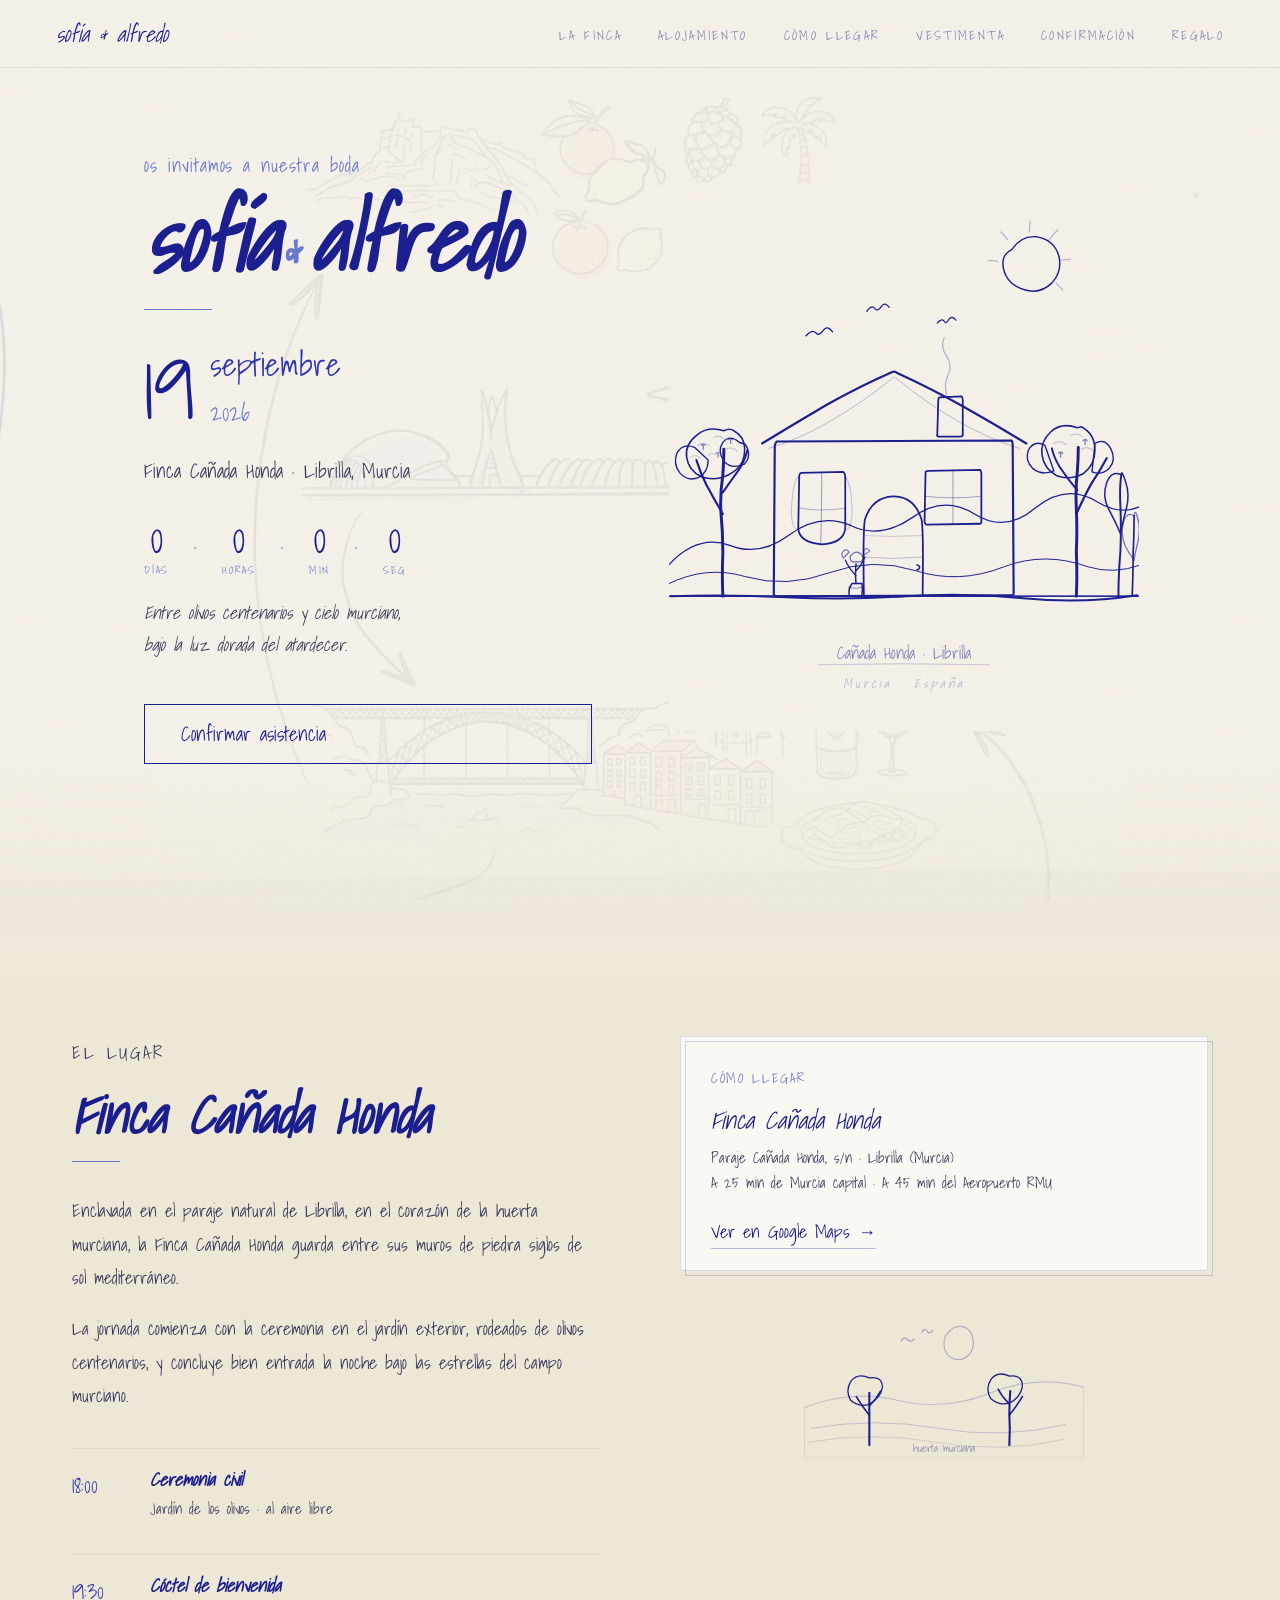
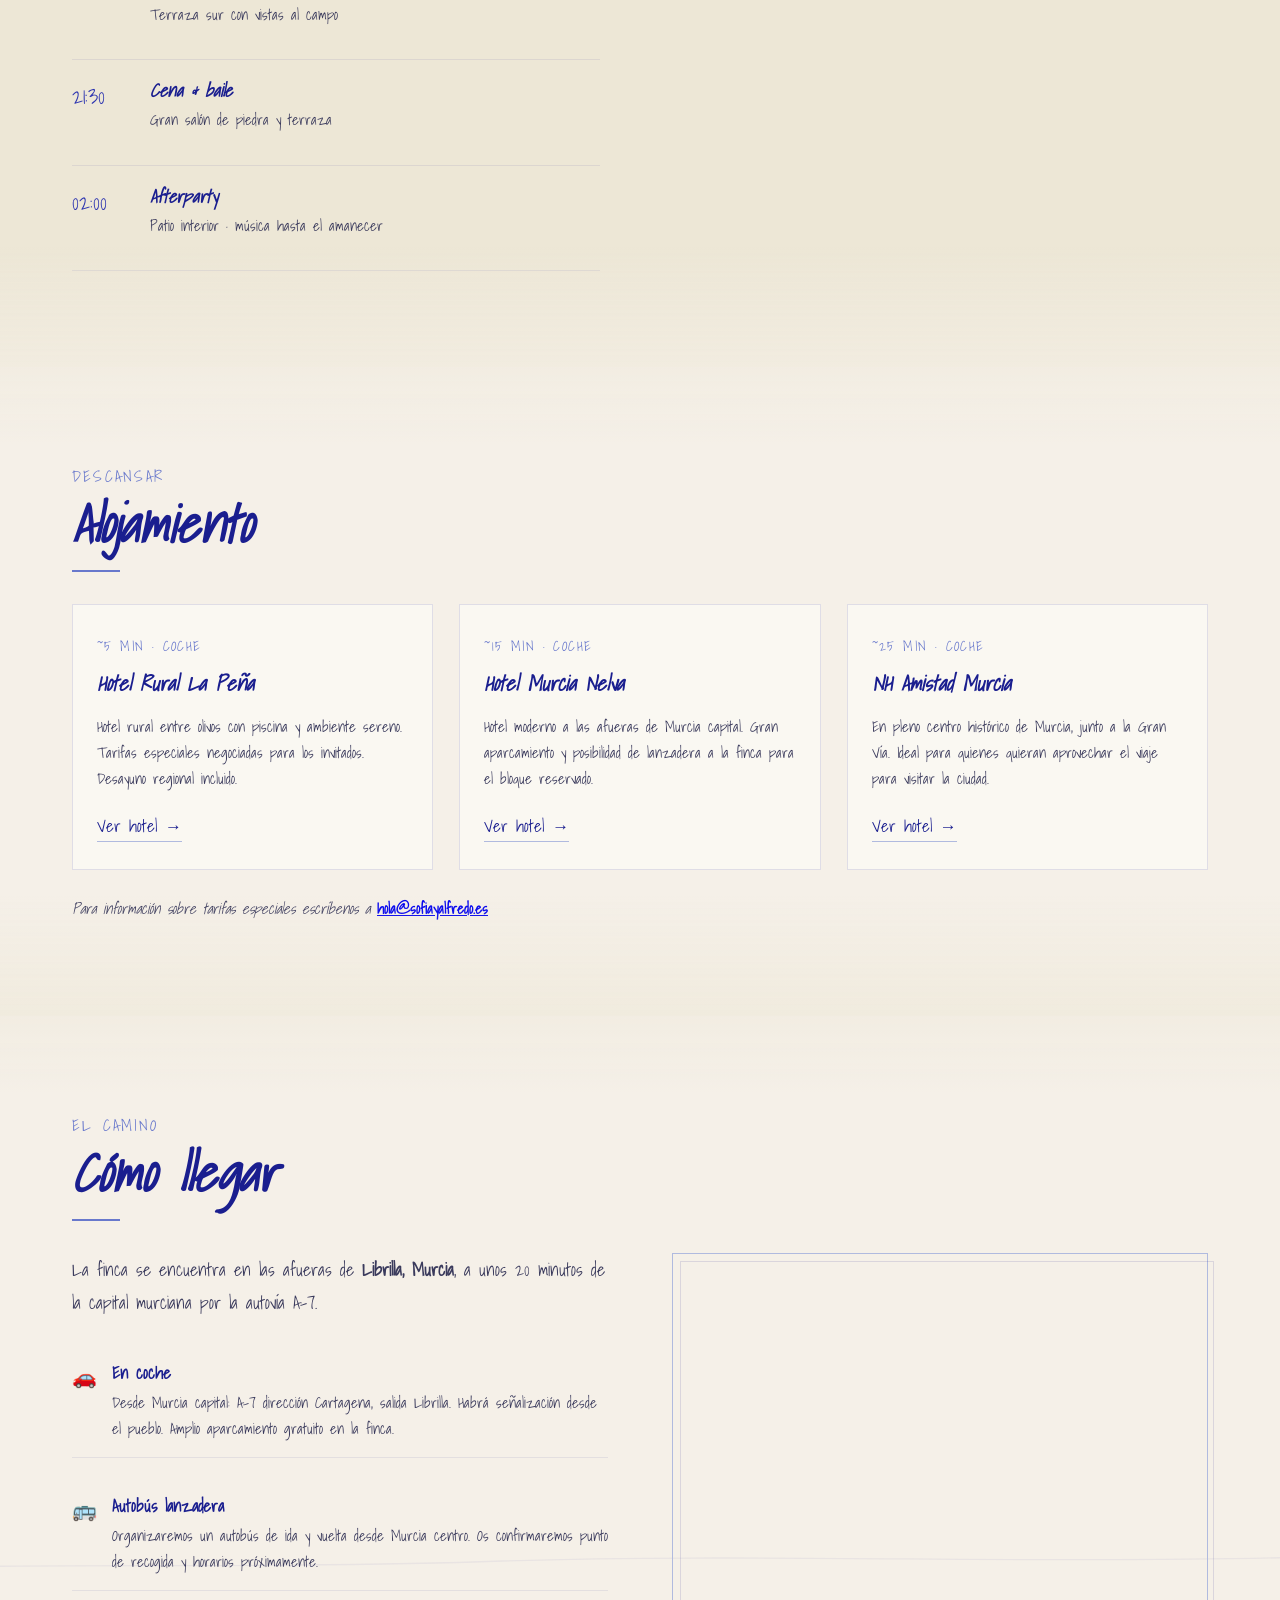
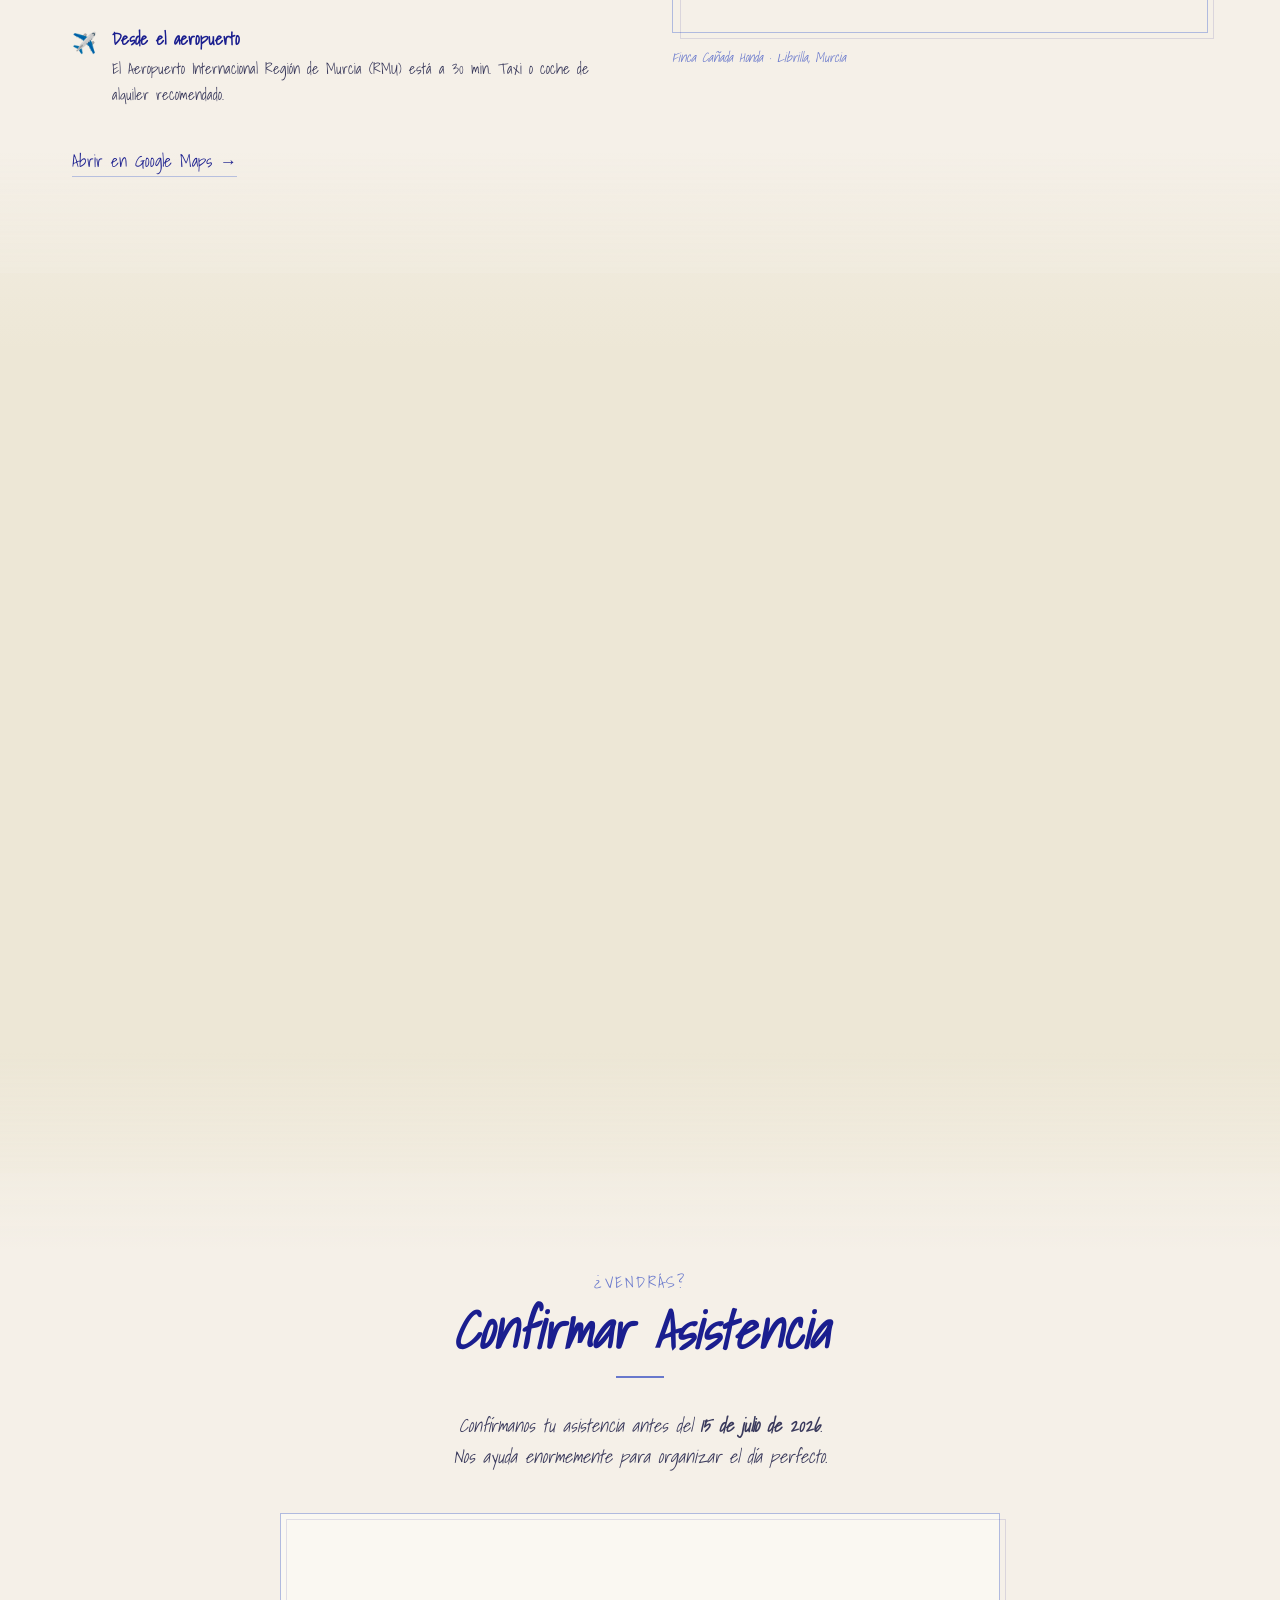
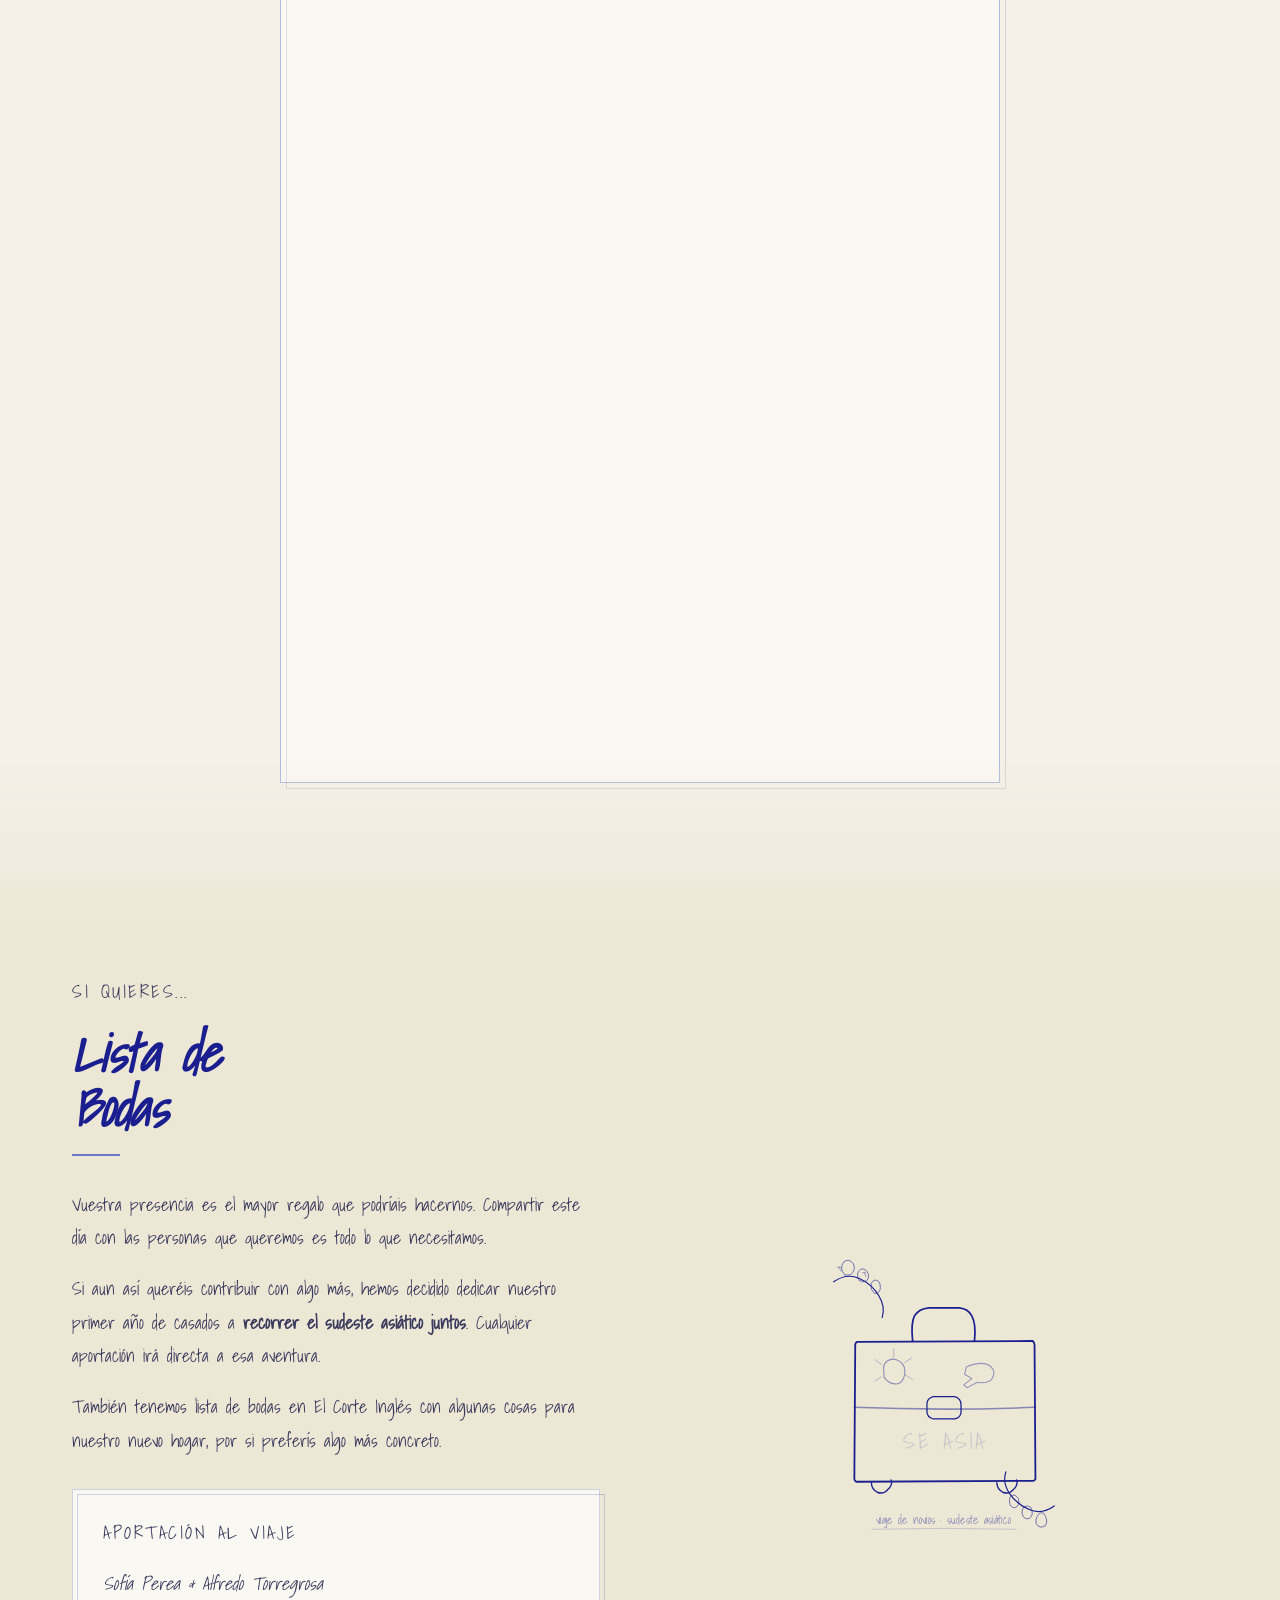
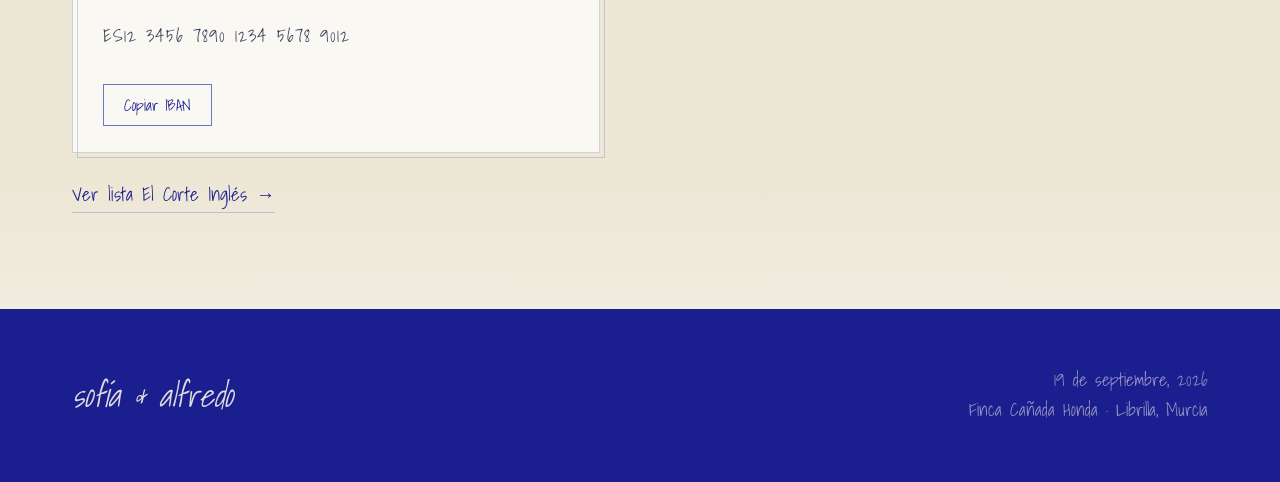
==== commit 56754e6d: "Mejoras web: meta tags, hamburger menu, cuenta atrás, sección Cómo llegar, links hoteles, extracción" ====
--- a/index_old.html
+++ b/index_old.html
@@ -4,6 +4,10 @@
 <meta charset="UTF-8">
 <meta name="viewport" content="width=device-width, initial-scale=1.0">
 <title>Sofía & Alfredo · 19 Sep 2026</title>
+<meta name="description" content="Boda de Sofía y Alfredo — 19 de septiembre de 2026 en Finca Cañada Honda, Librilla, Murcia. Confirma tu asistencia e infórmate de todos los detalles.">
+<meta property="og:title" content="Sofía & Alfredo · 19 Sep 2026">
+<meta property="og:description" content="Boda de Sofía y Alfredo — 19 de septiembre de 2026 en Finca Cañada Honda, Librilla, Murcia.">
+<meta property="og:type" content="website">
 <link rel="preconnect" href="https://fonts.googleapis.com">
 <link href="https://fonts.googleapis.com/css2?family=Shadows+Into+Light&display=swap" rel="stylesheet">
 <style>
@@ -89,6 +93,19 @@
   }
   nav a:hover { opacity:1; }
 
+  /* Hamburger */
+  .nav-burger {
+    display:none; flex-direction:column; gap:5px; cursor:pointer;
+    padding:4px; background:none; border:none;
+  }
+  .nav-burger span {
+    display:block; width:22px; height:1.5px; background:var(--ink);
+    transition:transform .3s, opacity .3s;
+  }
+  .nav-burger.open span:nth-child(1) { transform:translateY(6.5px) rotate(45deg); }
+  .nav-burger.open span:nth-child(2) { opacity:0; }
+  .nav-burger.open span:nth-child(3) { transform:translateY(-6.5px) rotate(-45deg); }
+
   /* HERO */
   .hero {
     min-height:100vh; display:grid; grid-template-columns:1fr 1fr;
@@ -125,6 +142,25 @@
   .hero-year { font-family:'Shadows Into Light', cursive; font-size:24px; color:var(--ink-pale); }
   .hero-place { margin-top:24px; font-family:'Shadows Into Light', cursive; font-size:20px; color:var(--text-mid); animation:fadeUp .8s .34s ease both; }
   .hero-sub { margin-top:14px; max-width:360px; font-size:17.5px; font-style:italic; line-height:1.8; color:var(--text-mid); animation:fadeUp .8s .44s ease both; }
+  /* Countdown */
+  .countdown {
+    display:flex; gap:24px; margin-top:28px;
+    animation:fadeUp .8s .48s ease both;
+  }
+  .cd-block { display:flex; flex-direction:column; align-items:center; gap:2px; }
+  .cd-num {
+    font-family:'Shadows Into Light', cursive; font-size:44px;
+    color:var(--ink); line-height:1;
+  }
+  .cd-lbl {
+    font-family:'Shadows Into Light', cursive; font-size:11px;
+    letter-spacing:0.16em; text-transform:uppercase; color:var(--ink-pale);
+  }
+  .cd-sep {
+    font-family:'Shadows Into Light', cursive; font-size:36px;
+    color:var(--ink-ghost); align-self:center; padding-bottom:10px;
+  }
+
   .hero-cta {
     margin-top:44px; display:inline-block;
     border:1.5px solid var(--ink); padding:13px 36px;
@@ -337,7 +373,16 @@
 
   @media (max-width:900px) {
     nav { padding:12px 20px; }
-    nav ul { gap:16px; }
+    nav ul {
+      display:none; flex-direction:column; gap:0;
+      position:fixed; top:56px; left:0; right:0;
+      background:rgba(245,240,232,0.97); backdrop-filter:blur(12px);
+      border-bottom:1px solid rgba(26,30,143,0.08);
+      padding:12px 0;
+    }
+    nav ul.open { display:flex; }
+    nav ul li a { display:block; padding:12px 24px; font-size:14px; }
+    .nav-burger { display:flex; }
     .hero { grid-template-columns:1fr; }
     .hero-r { display:none; }
     .hero-l { padding:70px 24px 60px; }
@@ -347,6 +392,14 @@
     .form-grid { grid-template-columns:1fr; }
     footer { flex-direction:column; gap:16px; text-align:center; }
     .ft-info { text-align:center; }
+    .llegar-grid { grid-template-columns:1fr !important; gap:32px !important; }
+    .map-frame { height:260px !important; }
+  }
+  @media (max-width:480px) {
+    .hero-day { font-size:64px; }
+    .hero-names { font-size:52px; }
+    .countdown { gap:16px !important; }
+    .cd-num { font-size:36px !important; }
   }
 </style>
 </head>
@@ -356,18 +409,22 @@
 <!-- This image narrates our journey: Murcia·Alicante → Valencia → Oporto → Escocia → Barcelona → Oporto → Murcia·Alicante -->
 <!-- It drifts slowly upward as the user scrolls, each chapter aligning with the corresponding section -->
 <div id="story-bg">
-  <img id="story-img" src="[data-uri]